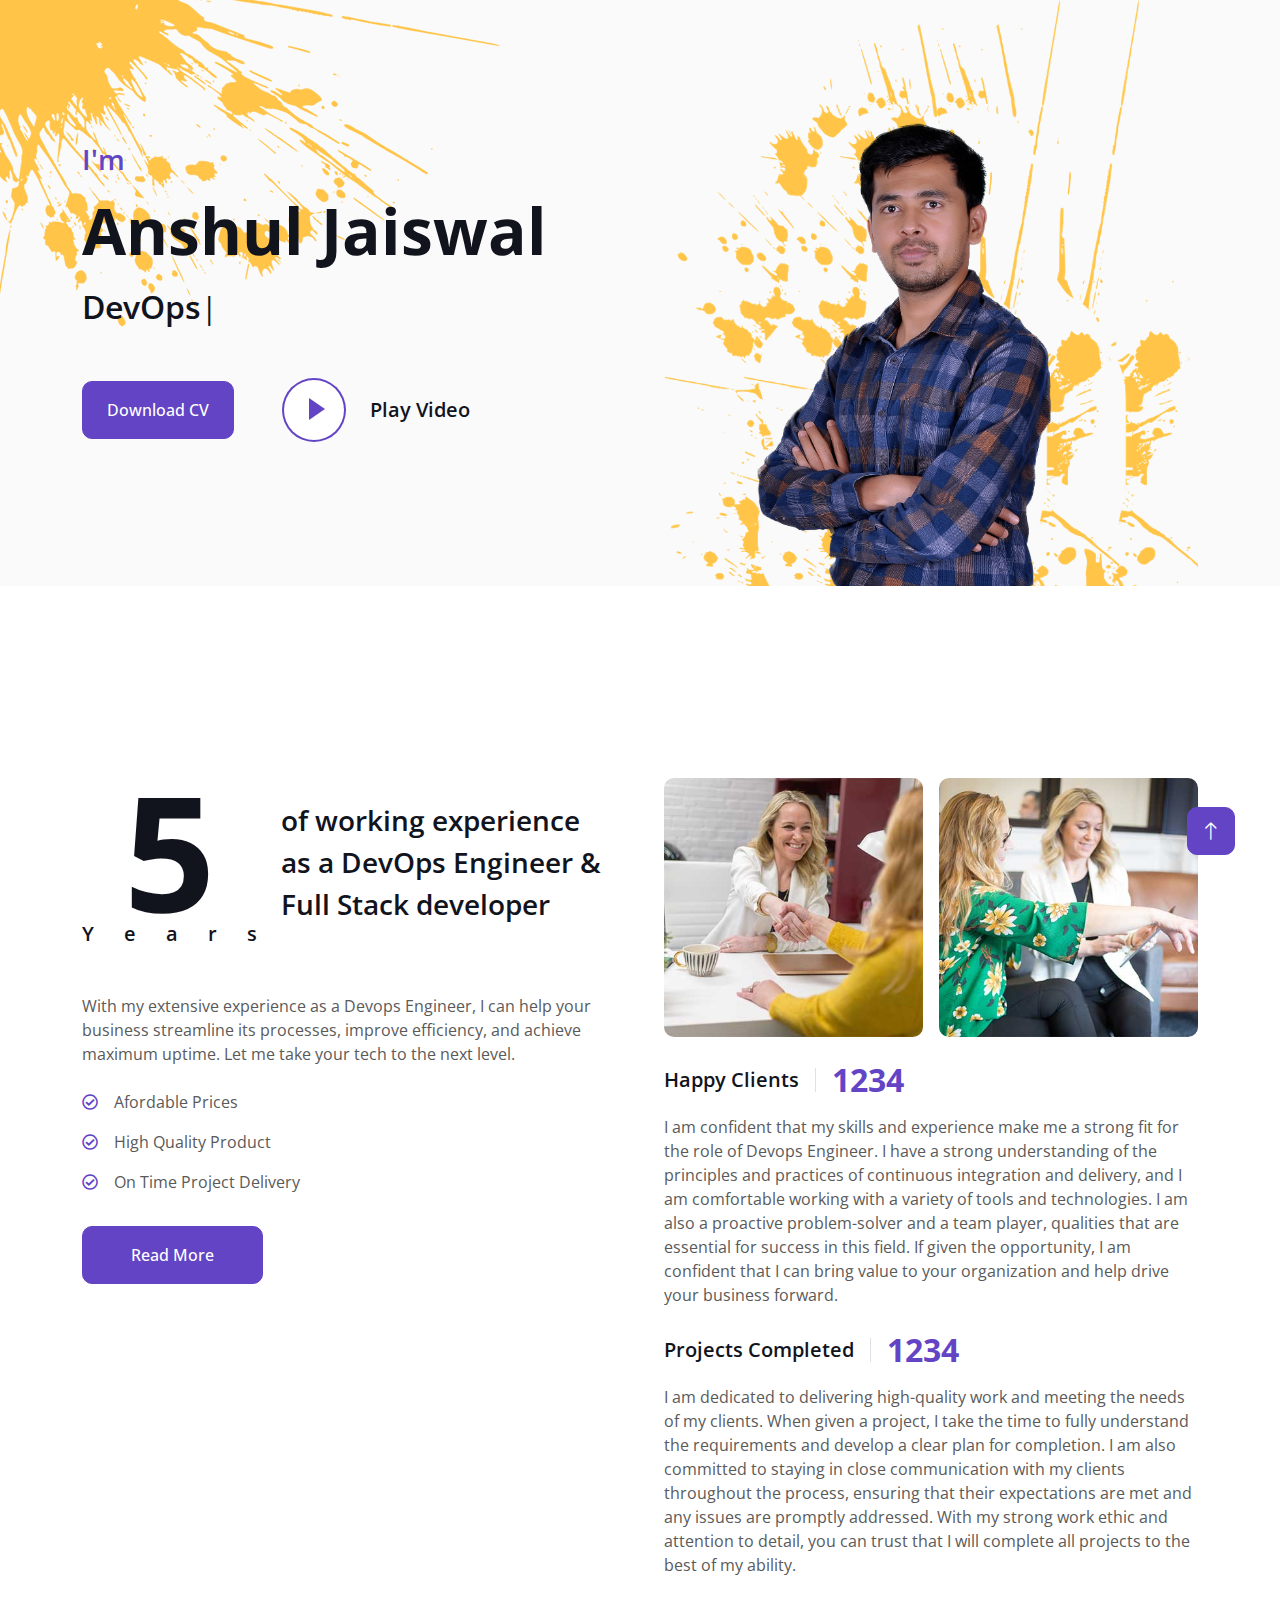
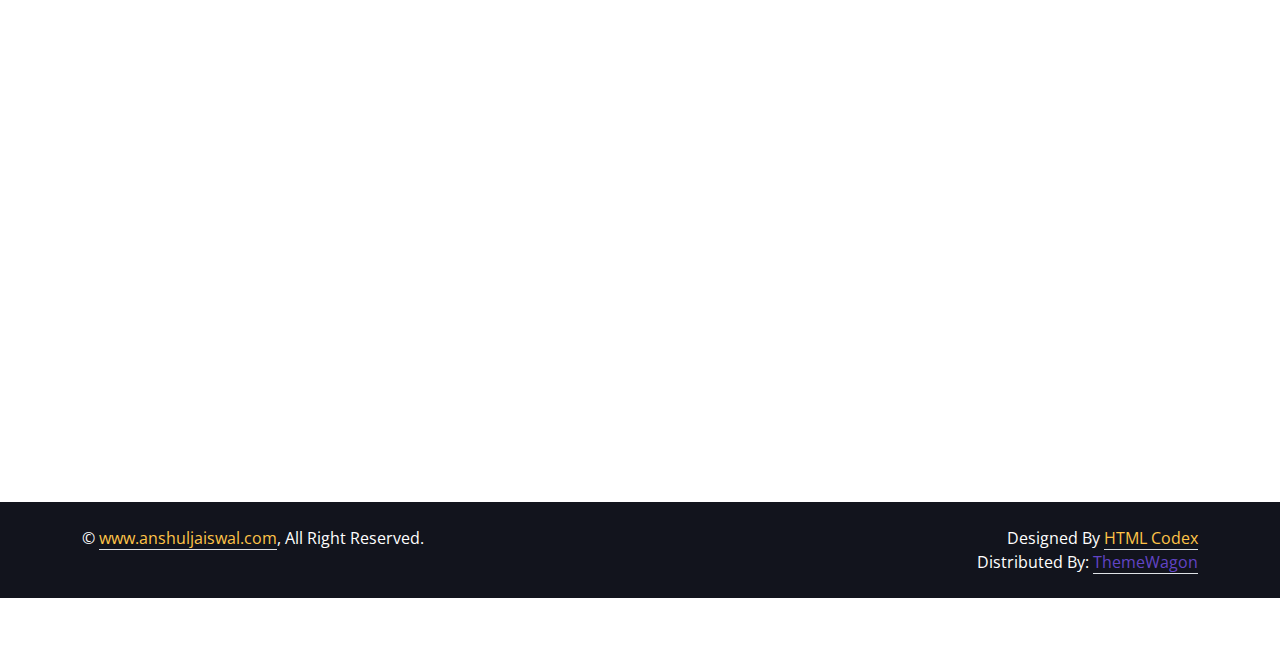
==== index.html @ 5d6c5a61 "Revert "comment projects testomonials and team"" ====
<!DOCTYPE html>
<html lang="en">

<head>
    <meta charset="utf-8">
    <title>Anshul Jaiswal - Personal Portfolio Website</title>
    <meta content="width=device-width, initial-scale=1.0" name="viewport">
    <meta content="DevOps Engineer" name="Anshul Jaiswal">
    <meta content="Anshul Jaiswal Portfolio" name="Anshul Jaiswal Portfolio">
    <meta content="Anshul Jaiswal Website" name="Anshul Jaiswal Website">

    <!-- Favicon -->
    <link href="img/favicon.ico" rel="icon">

    <!-- Google Web Fonts -->
    <link rel="preconnect" href="https://fonts.googleapis.com">
    <link rel="preconnect" href="https://fonts.gstatic.com" crossorigin>
    <link href="https://fonts.googleapis.com/css2?family=Open+Sans:wght@400;500;600;700;800&display=swap" rel="stylesheet">

    <!-- Icon Font Stylesheet -->
    <link href="https://cdnjs.cloudflare.com/ajax/libs/font-awesome/5.10.0/css/all.min.css" rel="stylesheet">
    <link href="https://cdn.jsdelivr.net/npm/bootstrap-icons@1.4.1/font/bootstrap-icons.css" rel="stylesheet">

    <!-- Libraries Stylesheet -->
    <link href="lib/animate/animate.min.css" rel="stylesheet">
    <link href="lib/lightbox/css/lightbox.min.css" rel="stylesheet">
    <link href="lib/owlcarousel/assets/owl.carousel.min.css" rel="stylesheet">

    <!-- Customized Bootstrap Stylesheet -->
    <link href="css/bootstrap.min.css" rel="stylesheet">

    <!-- Template Stylesheet -->
    <link href="css/style.css" rel="stylesheet">
</head>

<body data-bs-spy="scroll" data-bs-target=".navbar" data-bs-offset="51">
    <!-- Spinner Start -->
    <div id="spinner" class="show bg-white position-fixed translate-middle w-100 vh-100 top-50 start-50 d-flex align-items-center justify-content-center">
        <div class="spinner-border text-primary" style="width: 3rem; height: 3rem;" role="status">
            <span class="sr-only">Loading...</span>
        </div>
    </div>
    <!-- Spinner End -->


    <!-- Navbar Start -->
    <nav class="navbar navbar-expand-lg bg-white navbar-light fixed-top shadow py-lg-0 px-4 px-lg-5 wow fadeIn" data-wow-delay="0.1s">
        <a href="index.html" class="navbar-brand d-block d-lg-none">
            <h1 class="text-primary fw-bold m-0">Anshul Jaiswal</h1>
        </a>
        <button type="button" class="navbar-toggler" data-bs-toggle="collapse" data-bs-target="#navbarCollapse">
            <span class="navbar-toggler-icon"></span>
        </button>
        <div class="collapse navbar-collapse justify-content-between py-4 py-lg-0" id="navbarCollapse">
            <div class="navbar-nav ms-auto py-0">
                <a href="#home" class="nav-item nav-link active">Home</a>
                <a href="#about" class="nav-item nav-link">About</a>
                <a href="#skill" class="nav-item nav-link">Skills</a>
                <a href="#service" class="nav-item nav-link">Services</a>
            </div>
            <a href="index.html" class="navbar-brand bg-secondary py-3 px-4 mx-3 d-none d-lg-block">
                <h1 class="text-primary fw-bold m-0">Anshul Jaiswal</h1>
            </a>
            <div class="navbar-nav me-auto py-0">
                <a href="#project" class="nav-item nav-link">Projects</a>
                <a href="#team" class="nav-item nav-link">Team</a>
                <a href="#testimonial" class="nav-item nav-link">Testimonial</a>
                <a href="#contact" class="nav-item nav-link">Contact</a>
            </div>
        </div>
    </nav>
    <!-- Navbar End -->


    <!-- Header Start -->
    <div class="container-fluid bg-light my-6 mt-0" id="home">
        <div class="container">
            <div class="row g-5 align-items-center">
                <div class="col-lg-6 py-6 pb-0 pt-lg-0">
                    <h3 class="text-primary mb-3">I'm</h3>
                    <h1 class="display-3 mb-3">Anshul Jaiswal</h1>
                    <h2 class="typed-text-output d-inline"></h2>
                    <div class="typed-text d-none">DevOps Engineer, IaaC Developer, Full Stack Developer, Front End Developer</div>
                    <div class="d-flex align-items-center pt-5">
                        <a href="Anshul_Jaiswal_Resume.pdf" class="btn btn-primary py-3 px-4 me-5">Download CV</a>
                        <button type="button" class="btn-play" data-bs-toggle="modal"
                            data-src="https://www.youtube.com/embed/xP9pQeFdOAY" data-bs-target="#videoModal">
                            <span></span>
                        </button>
                        <h5 class="ms-4 mb-0 d-none d-sm-block">Play Video</h5>
                    </div>
                </div>
                <div class="col-lg-6">
                    <img class="img-fluid" src="img/profile.png" alt="">
                </div>
            </div>
        </div>
    </div>
    <!-- Header End -->


    <!-- Video Modal Start -->
    <div class="modal modal-video fade" id="videoModal" tabindex="-1" aria-labelledby="exampleModalLabel" aria-hidden="true">
        <div class="modal-dialog">
            <div class="modal-content rounded-0">
                <div class="modal-header">
                    <h3 class="modal-title" id="exampleModalLabel">Youtube Video</h3>
                    <button type="button" class="btn-close" data-bs-dismiss="modal" aria-label="Close"></button>
                </div>
                <div class="modal-body">
                    <!-- 16:9 aspect ratio -->
                    <div class="ratio ratio-16x9">
                        <iframe class="embed-responsive-item" src="" id="video" allowfullscreen allowscriptaccess="always"
                            allow="autoplay"></iframe>
                    </div>
                </div>
            </div>
        </div>
    </div>
    <!-- Video Modal End -->


    <!-- About Start -->
    <div class="container-xxl py-6" id="about">
        <div class="container">
            <div class="row g-5">
                <div class="col-lg-6 wow fadeInUp" data-wow-delay="0.1s">
                    <div class="d-flex align-items-center mb-5">
                        <div class="years flex-shrink-0 text-center me-4">
                            <h1 class="display-1 mb-0">5</h1>
                            <h5 class="mb-0">Years</h5>
                        </div>
                        <h3 class="lh-base mb-0">of working experience as a DevOps Engineer & Full Stack developer</h3>
                    </div>
                    <p class="mb-4">With my extensive experience as a Devops Engineer, I can help your business streamline its processes, improve efficiency, and achieve maximum uptime. Let me take your tech to the next level.</p>
                    <p class="mb-3"><i class="far fa-check-circle text-primary me-3"></i>Afordable Prices</p>
                    <p class="mb-3"><i class="far fa-check-circle text-primary me-3"></i>High Quality Product</p>
                    <p class="mb-3"><i class="far fa-check-circle text-primary me-3"></i>On Time Project Delivery</p>
                    <a class="btn btn-primary py-3 px-5 mt-3" href="">Read More</a>
                </div>
                <div class="col-lg-6 wow fadeInUp" data-wow-delay="0.5s">
                    <div class="row g-3 mb-4">
                        <div class="col-sm-6">
                            <img class="img-fluid rounded" src="img/about-1.jpg" alt="">
                        </div>
                        <div class="col-sm-6">
                            <img class="img-fluid rounded" src="img/about-2.jpg" alt="">
                        </div>
                    </div>
                    <div class="d-flex align-items-center mb-3">
                        <h5 class="border-end pe-3 me-3 mb-0">Happy Clients</h5>
                        <h2 class="text-primary fw-bold mb-0" data-toggle="counter-up">1234</h2>
                    </div>
                    <p class="mb-4">I am confident that my skills and experience make me a strong fit for the role of Devops Engineer. I have a strong understanding of the principles and practices of continuous integration and delivery, and I am comfortable working with a variety of tools and technologies. I am also a proactive problem-solver and a team player, qualities that are essential for success in this field. If given the opportunity, I am confident that I can bring value to your organization and help drive your business forward.</p>
                    <div class="d-flex align-items-center mb-3">
                        <h5 class="border-end pe-3 me-3 mb-0">Projects Completed</h5>
                        <h2 class="text-primary fw-bold mb-0" data-toggle="counter-up">1234</h2>
                    </div>
                    <p class="mb-0">I am dedicated to delivering high-quality work and meeting the needs of my clients. When given a project, I take the time to fully understand the requirements and develop a clear plan for completion. I am also committed to staying in close communication with my clients throughout the process, ensuring that their expectations are met and any issues are promptly addressed. With my strong work ethic and attention to detail, you can trust that I will complete all projects to the best of my ability.</p>
                </div>
            </div>
        </div>
    </div>
    <!-- About End -->


    <!-- Expertise Start -->
    <div class="container-xxl py-6 pb-5" id="skill">
        <div class="container">
            <div class="row g-5">
                <div class="col-lg-6 wow fadeInUp" data-wow-delay="0.1s">
                    <h1 class="display-5 mb-5">Skills & Experience</h1>
                    <p class="mb-4">I am a Devops Engineer with a strong background in continuous integration and delivery, infrastructure automation, and cloud deployment. I have a proven track record of implementing successful automation solutions and improving development processes. My skills and experience make me an asset to any team looking to improve efficiency and achieve maximum uptime.</p>
                    <h3 class="mb-4">My Skills</h3>
                    <div class="row align-items-center">
                        <div class="col-md-6">
                            <div class="skill mb-4">
                                <div class="d-flex justify-content-between">
                                    <h6 class="font-weight-bold">HTML</h6>
                                    <h6 class="font-weight-bold">95%</h6>
                                </div>
                                <div class="progress">
                                    <div class="progress-bar bg-primary" role="progressbar" aria-valuenow="95" aria-valuemin="0" aria-valuemax="100"></div>
                                </div>
                            </div>
                            <div class="skill mb-4">
                                <div class="d-flex justify-content-between">
                                    <h6 class="font-weight-bold">CSS</h6>
                                    <h6 class="font-weight-bold">85%</h6>
                                </div>
                                <div class="progress">
                                    <div class="progress-bar bg-warning" role="progressbar" aria-valuenow="85" aria-valuemin="0" aria-valuemax="100"></div>
                                </div>
                            </div>
                            <div class="skill mb-4">
                                <div class="d-flex justify-content-between">
                                    <h6 class="font-weight-bold">PHP</h6>
                                    <h6 class="font-weight-bold">90%</h6>
                                </div>
                                <div class="progress">
                                    <div class="progress-bar bg-danger" role="progressbar" aria-valuenow="90" aria-valuemin="0" aria-valuemax="100"></div>
                                </div>
                            </div>
                        </div>
                        <div class="col-md-6">
                            <div class="skill mb-4">
                                <div class="d-flex justify-content-between">
                                    <h6 class="font-weight-bold">Javascript</h6>
                                    <h6 class="font-weight-bold">90%</h6>
                                </div>
                                <div class="progress">
                                    <div class="progress-bar bg-danger" role="progressbar" aria-valuenow="90" aria-valuemin="0" aria-valuemax="100"></div>
                                </div>
                            </div>
                            <div class="skill mb-4">
                                <div class="d-flex justify-content-between">
                                    <h6 class="font-weight-bold">Angular JS</h6>
                                    <h6 class="font-weight-bold">95%</h6>
                                </div>
                                <div class="progress">
                                    <div class="progress-bar bg-dark" role="progressbar" aria-valuenow="95" aria-valuemin="0" aria-valuemax="100"></div>
                                </div>
                            </div>
                            <div class="skill mb-4">
                                <div class="d-flex justify-content-between">
                                    <h6 class="font-weight-bold">Wordpress</h6>
                                    <h6 class="font-weight-bold">85%</h6>
                                </div>
                                <div class="progress">
                                    <div class="progress-bar bg-info" role="progressbar" aria-valuenow="85" aria-valuemin="0" aria-valuemax="100"></div>
                                </div>
                            </div>
                        </div>
                    </div>
                </div>
                <div class="col-lg-6 wow fadeInUp" data-wow-delay="0.5s">
                    <ul class="nav nav-pills rounded border border-2 border-primary mb-5">
                        <li class="nav-item w-50">
                            <button class="nav-link w-100 py-3 fs-5 active" data-bs-toggle="pill" href="#tab-1">Experience</button>
                        </li>
                        <li class="nav-item w-50">
                            <button class="nav-link w-100 py-3 fs-5" data-bs-toggle="pill" href="#tab-2">Education</button>
                        </li>
                    </ul>
                    <div class="tab-content">
                        <div id="tab-1" class="tab-pane fade show p-0 active">
                            <div class="row gy-5 gx-4">
                                <div class="col-sm-6">
                                    <h5>UI Designer</h5>
                                    <hr class="text-primary my-2">
                                    <p class="text-primary mb-1">2000 - 2045</p>
                                    <h6 class="mb-0">Apex Software Inc</h6>
                                </div>
                                <div class="col-sm-6">
                                    <h5>Product Designer</h5>
                                    <hr class="text-primary my-2">
                                    <p class="text-primary mb-1">2000 - 2045</p>
                                    <h6 class="mb-0">Apex Software Inc</h6>
                                </div>
                                <div class="col-sm-6">
                                    <h5>Web Designer</h5>
                                    <hr class="text-primary my-2">
                                    <p class="text-primary mb-1">2000 - 2045</p>
                                    <h6 class="mb-0">Apex Software Inc</h6>
                                </div>
                                <div class="col-sm-6">
                                    <h5>Apps Designer</h5>
                                    <hr class="text-primary my-2">
                                    <p class="text-primary mb-1">2000 - 2045</p>
                                    <h6 class="mb-0">Apex Software Inc</h6>
                                </div>
                            </div>
                        </div>
                        <div id="tab-2" class="tab-pane fade show p-0">
                            <div class="row gy-5 gx-4">
                                <div class="col-sm-6">
                                    <h5>UI Design Course</h5>
                                    <hr class="text-primary my-2">
                                    <p class="text-primary mb-1">2000 - 2045</p>
                                    <h6 class="mb-0">Cambridge University</h6>
                                </div>
                                <div class="col-sm-6">
                                    <h5>IOS Development</h5>
                                    <hr class="text-primary my-2">
                                    <p class="text-primary mb-1">2000 - 2045</p>
                                    <h6 class="mb-0">Cambridge University</h6>
                                </div>
                                <div class="col-sm-6">
                                    <h5>Web Design</h5>
                                    <hr class="text-primary my-2">
                                    <p class="text-primary mb-1">2000 - 2045</p>
                                    <h6 class="mb-0">Cambridge University</h6>
                                </div>
                                <div class="col-sm-6">
                                    <h5>Apps Design</h5>
                                    <hr class="text-primary my-2">
                                    <p class="text-primary mb-1">2000 - 2045</p>
                                    <h6 class="mb-0">Cambridge University</h6>
                                </div>
                            </div>
                        </div>
                    </div>
                </div>
            </div>
        </div>
    </div>
    <!-- Expertise End -->


    <!-- Service Start -->
    <div class="container-fluid bg-light my-5 py-6" id="service">
        <div class="container">
            <div class="row g-5 mb-5 wow fadeInUp" data-wow-delay="0.1s">
                <div class="col-lg-6">
                    <h1 class="display-5 mb-0">My Services</h1>
                </div>
                <div class="col-lg-6 text-lg-end">
                    <a class="btn btn-primary py-3 px-5" href="">Hire Me</a>
                </div>
            </div>
            <div class="row g-4">
                <div class="col-lg-6 wow fadeInUp" data-wow-delay="0.1s">
                    <div class="service-item d-flex flex-column flex-sm-row bg-white rounded h-100 p-4 p-lg-5">
                        <div class="bg-icon flex-shrink-0 mb-3">
                            <i class="fa fa-crop-alt fa-2x text-dark"></i>
                        </div>
                        <div class="ms-sm-4">
                            <h4 class="mb-3">Creative Design</h4>
                            <h6 class="mb-3">Start from <span class="text-primary">$199</span></h6>
                            <span>Stet lorem dolor diam amet vero eos. No stet est diam amet diam ipsum. Clita dolor duo clita sit sed sit dolor eos.</span>
                        </div>
                    </div>
                </div>
                <div class="col-lg-6 wow fadeInUp" data-wow-delay="0.3s">
                    <div class="service-item d-flex flex-column flex-sm-row bg-white rounded h-100 p-4 p-lg-5">
                        <div class="bg-icon flex-shrink-0 mb-3">
                            <i class="fa fa-code-branch fa-2x text-dark"></i>
                        </div>
                        <div class="ms-sm-4">
                            <h4 class="mb-3">Graphic Design</h4>
                            <h6 class="mb-3">Start from <span class="text-primary">$199</span></h6>
                            <span>Stet lorem dolor diam amet vero eos. No stet est diam amet diam ipsum. Clita dolor duo clita sit sed sit dolor eos.</span>
                        </div>
                    </div>
                </div>
                <div class="col-lg-6 wow fadeInUp" data-wow-delay="0.1s">
                    <div class="service-item d-flex flex-column flex-sm-row bg-white rounded h-100 p-4 p-lg-5">
                        <div class="bg-icon flex-shrink-0 mb-3">
                            <i class="fa fa-code fa-2x text-dark"></i>
                        </div>
                        <div class="ms-sm-4">
                            <h4 class="mb-3">Web Design</h4>
                            <h6 class="mb-3">Start from <span class="text-primary">$199</span></h6>
                            <span>Stet lorem dolor diam amet vero eos. No stet est diam amet diam ipsum. Clita dolor duo clita sit sed sit dolor eos.</span>
                        </div>
                    </div>
                </div>
                <div class="col-lg-6 wow fadeInUp" data-wow-delay="0.3s">
                    <div class="service-item d-flex flex-column flex-sm-row bg-white rounded h-100 p-4 p-lg-5">
                        <div class="bg-icon flex-shrink-0 mb-3">
                            <i class="fa fa-laptop-code fa-2x text-dark"></i>
                        </div>
                        <div class="ms-sm-4">
                            <h4 class="mb-3">UI/UX Design</h4>
                            <h6 class="mb-3">Start from <span class="text-primary">$199</span></h6>
                            <span>Stet lorem dolor diam amet vero eos. No stet est diam amet diam ipsum. Clita dolor duo clita sit sed sit dolor eos.</span>
                        </div>
                    </div>
                </div>
            </div>
        </div>
    </div>
    <!-- Service End -->


    <!-- Projects Start -->
    <div class="container-xxl py-6 pt-5" id="project">
        <div class="container">
            <div class="row g-5 mb-5 align-items-center wow fadeInUp" data-wow-delay="0.1s">
                <div class="col-lg-6">
                    <h1 class="display-5 mb-0">My Projects</h1>
                </div>
                <div class="col-lg-6 text-lg-end">
                    <ul class="list-inline mx-n3 mb-0" id="portfolio-flters">
                        <li class="mx-3 active" data-filter="*">All Projects</li>
                        <li class="mx-3" data-filter=".first">UI/UX Design</li>
                        <li class="mx-3" data-filter=".second">Graphic Design</li>
                    </ul>
                </div>
            </div>
            <div class="row g-4 portfolio-container wow fadeInUp" data-wow-delay="0.1s">
                <div class="col-lg-4 col-md-6 portfolio-item first">
                    <div class="portfolio-img rounded overflow-hidden">
                        <img class="img-fluid" src="img/project-1.jpg" alt="">
                        <div class="portfolio-btn">
                            <a class="btn btn-lg-square btn-outline-secondary border-2 mx-1" href="img/project-1.jpg" data-lightbox="portfolio"><i class="fa fa-eye"></i></a>
                            <a class="btn btn-lg-square btn-outline-secondary border-2 mx-1" href=""><i class="fa fa-link"></i></a>
                        </div>
                    </div>
                </div>
                <div class="col-lg-4 col-md-6 portfolio-item second">
                    <div class="portfolio-img rounded overflow-hidden">
                        <img class="img-fluid" src="img/project-2.jpg" alt="">
                        <div class="portfolio-btn">
                            <a class="btn btn-lg-square btn-outline-secondary border-2 mx-1" href="img/project-2.jpg" data-lightbox="portfolio"><i class="fa fa-eye"></i></a>
                            <a class="btn btn-lg-square btn-outline-secondary border-2 mx-1" href=""><i class="fa fa-link"></i></a>
                        </div>
                    </div>
                </div>
                <div class="col-lg-4 col-md-6 portfolio-item first">
                    <div class="portfolio-img rounded overflow-hidden">
                        <img class="img-fluid" src="img/project-3.jpg" alt="">
                        <div class="portfolio-btn">
                            <a class="btn btn-lg-square btn-outline-secondary border-2 mx-1" href="img/project-3.jpg" data-lightbox="portfolio"><i class="fa fa-eye"></i></a>
                            <a class="btn btn-lg-square btn-outline-secondary border-2 mx-1" href=""><i class="fa fa-link"></i></a>
                        </div>
                    </div>
                </div>
                <div class="col-lg-4 col-md-6 portfolio-item second">
                    <div class="portfolio-img rounded overflow-hidden">
                        <img class="img-fluid" src="img/project-4.jpg" alt="">
                        <div class="portfolio-btn">
                            <a class="btn btn-lg-square btn-outline-secondary border-2 mx-1" href="img/project-4.jpg" data-lightbox="portfolio"><i class="fa fa-eye"></i></a>
                            <a class="btn btn-lg-square btn-outline-secondary border-2 mx-1" href=""><i class="fa fa-link"></i></a>
                        </div>
                    </div>
                </div>
                <div class="col-lg-4 col-md-6 portfolio-item first">
                    <div class="portfolio-img rounded overflow-hidden">
                        <img class="img-fluid" src="img/project-5.jpg" alt="">
                        <div class="portfolio-btn">
                            <a class="btn btn-lg-square btn-outline-secondary border-2 mx-1" href="img/project-5.jpg" data-lightbox="portfolio"><i class="fa fa-eye"></i></a>
                            <a class="btn btn-lg-square btn-outline-secondary border-2 mx-1" href=""><i class="fa fa-link"></i></a>
                        </div>
                    </div>
                </div>
                <div class="col-lg-4 col-md-6 portfolio-item second">
                    <div class="portfolio-img rounded overflow-hidden">
                        <img class="img-fluid" src="img/project-6.jpg" alt="">
                        <div class="portfolio-btn">
                            <a class="btn btn-lg-square btn-outline-secondary border-2 mx-1" href="img/project-6.jpg" data-lightbox="portfolio"><i class="fa fa-eye"></i></a>
                            <a class="btn btn-lg-square btn-outline-secondary border-2 mx-1" href=""><i class="fa fa-link"></i></a>
                        </div>
                    </div>
                </div>
            </div>
        </div>
    </div>
    <!-- Projects End -->


    <!-- Team Start -->
    <div class="container-xxl py-6 pb-5" id="team">
        <div class="container">
            <div class="row g-5 mb-5 wow fadeInUp" data-wow-delay="0.1s">
                <div class="col-lg-6">
                    <h1 class="display-5 mb-0">Team Members</h1>
                </div>
                <div class="col-lg-6 text-lg-end">
                    <a class="btn btn-primary py-3 px-5" href="">Contact Us</a>
                </div>
            </div>
            <div class="row g-4">
                <div class="col-lg-4 col-md-6 wow fadeInUp" data-wow-delay="0.1s">
                    <div class="team-item position-relative">
                        <img class="img-fluid rounded" src="img/team-1.jpg" alt="">
                        <div class="team-text bg-white rounded-end p-4">
                            <div>
                                <h5>Full Name</h5>
                                <span>Designer</span>
                            </div>
                            <i class="fa fa-arrow-right fa-2x text-primary"></i>
                        </div>
                    </div>
                </div>
                <div class="col-lg-4 col-md-6 wow fadeInUp" data-wow-delay="0.3s">
                    <div class="team-item position-relative">
                        <img class="img-fluid rounded" src="img/team-2.jpg" alt="">
                        <div class="team-text bg-white rounded-end p-4">
                            <div>
                                <h5>Full Name</h5>
                                <span>Designer</span>
                            </div>
                            <i class="fa fa-arrow-right fa-2x text-primary"></i>
                        </div>
                    </div>
                </div>
                <div class="col-lg-4 col-md-6 wow fadeInUp" data-wow-delay="0.5s">
                    <div class="team-item position-relative">
                        <img class="img-fluid rounded" src="img/team-3.jpg" alt="">
                        <div class="team-text bg-white rounded-end p-4">
                            <div>
                                <h5>Full Name</h5>
                                <span>Designer</span>
                            </div>
                            <i class="fa fa-arrow-right fa-2x text-primary"></i>
                        </div>
                    </div>
                </div>
            </div>
        </div>
    </div>
    <!-- Team End -->


    <!-- Testimonial Start -->
    <div class="container-fluid bg-light py-5 my-5" id="testimonial">
        <div class="container-fluid py-5">
            <h1 class="display-5 text-center mb-5 wow fadeInUp" data-wow-delay="0.1s">Testimonial</h1>
            <div class="row justify-content-center">
                <div class="col-lg-3 d-none d-lg-block">
                    <div class="testimonial-left h-100">
                        <img class="img-fluid wow fadeIn" data-wow-delay="0.1s" src="img/testimonial-1.jpg" alt="">
                        <img class="img-fluid wow fadeIn" data-wow-delay="0.3s" src="img/testimonial-2.jpg" alt="">
                        <img class="img-fluid wow fadeIn" data-wow-delay="0.5s" src="img/testimonial-3.jpg" alt="">
                    </div>
                </div>
                <div class="col-lg-6 wow fadeInUp" data-wow-delay="0.5s">
                    <div class="owl-carousel testimonial-carousel">
                        <div class="testimonial-item text-center">
                            <div class="position-relative mb-5">
                                <img class="img-fluid rounded-circle border border-secondary p-2 mx-auto" src="img/testimonial-1.jpg" alt="">
                                <div class="testimonial-icon">
                                    <i class="fa fa-quote-left text-primary"></i>
                                </div>
                            </div>
                            <p class="fs-5 fst-italic">Dolores sed duo clita tempor justo dolor et stet lorem kasd labore dolore lorem ipsum. At lorem lorem magna ut et, nonumy et labore et tempor diam tempor erat.</p>
                            <hr class="w-25 mx-auto">
                            <h5>Client Name</h5>
                            <span>Profession</span>
                        </div>
                        <div class="testimonial-item text-center">
                            <div class="position-relative mb-5">
                                <img class="img-fluid rounded-circle border border-secondary p-2 mx-auto" src="img/testimonial-2.jpg" alt="">
                                <div class="testimonial-icon">
                                    <i class="fa fa-quote-left text-primary"></i>
                                </div>
                            </div>
                            <p class="fs-5 fst-italic">Dolores sed duo clita tempor justo dolor et stet lorem kasd labore dolore lorem ipsum. At lorem lorem magna ut et, nonumy et labore et tempor diam tempor erat.</p>
                            <hr class="w-25 mx-auto">
                            <h5>Client Name</h5>
                            <span>Profession</span>
                        </div>
                        <div class="testimonial-item text-center">
                            <div class="position-relative mb-5">
                                <img class="img-fluid rounded-circle border border-secondary p-2 mx-auto" src="img/testimonial-3.jpg" alt="">
                                <div class="testimonial-icon">
                                    <i class="fa fa-quote-left text-primary"></i>
                                </div>
                            </div>
                            <p class="fs-5 fst-italic">Dolores sed duo clita tempor justo dolor et stet lorem kasd labore dolore lorem ipsum. At lorem lorem magna ut et, nonumy et labore et tempor diam tempor erat.</p>
                            <hr class="w-25 mx-auto">
                            <h5>Client Name</h5>
                            <span>Profession</span>
                        </div>
                    </div>
                </div>
                <div class="col-lg-3 d-none d-lg-block">
                    <div class="testimonial-right h-100">
                        <img class="img-fluid wow fadeIn" data-wow-delay="0.1s" src="img/testimonial-1.jpg" alt="">
                        <img class="img-fluid wow fadeIn" data-wow-delay="0.3s" src="img/testimonial-2.jpg" alt="">
                        <img class="img-fluid wow fadeIn" data-wow-delay="0.5s" src="img/testimonial-3.jpg" alt="">
                    </div>
                </div>
            </div>
        </div>
    </div>
    <!-- Testimonial End -->


    <!-- Contact Start -->
    <div class="container-xxl pb-5" id="contact">
        <div class="container py-5">
            <div class="row g-5 mb-5 wow fadeInUp" data-wow-delay="0.1s">
                <div class="col-lg-6">
                    <h1 class="display-5 mb-0">Let's Work Together</h1>
                </div>
                <div class="col-lg-6 text-lg-end">
                    <a class="btn btn-primary py-3 px-5" href="">Say Hello</a>
                </div>
            </div>
            <div class="row g-5">
                <div class="col-lg-5 col-md-6 wow fadeInUp" data-wow-delay="0.1s">
                    <p class="mb-2">My office:</p>
                    <h3 class="fw-bold">14 D Street, JayarajNagar Banglore, India</h3>
                    <hr class="w-100">
                    <p class="mb-2">Call me:</p>
                    <h3 class="fw-bold">+91 94047 83424</h3>
                    <hr class="w-100">
                    <p class="mb-2">Mail me:</p>
                    <h3 class="fw-bold">contact@anshuljaiswal.com</h3>
                    <hr class="w-100">
                    <p class="mb-2">Follow me:</p>
                    <div class="d-flex pt-2">
                        <a class="btn btn-square btn-primary me-2" target="_blank" href="https://www.twitter.com/anshul_official/"><i class="fab fa-twitter"></i></a>
                        <a class="btn btn-square btn-primary me-2" target="_blank" href="https://www.github.com/anshuljaiswal/"><i class="fab fa-github"></i></a>
                        <a class="btn btn-square btn-primary me-2" target="_blank" href="https://www.youtube.com/channel/UCbLpq5k3SdMA8Mm00GRLFdg/"><i class="fab fa-youtube"></i></a>
                        <a class="btn btn-square btn-primary me-2" target="_blank" href="https://www.instagram.com/anshul_official/"><i class="fab fa-instagram"></i></a>
                        <a class="btn btn-square btn-primary me-2" target="_blank" href="https://www.linkedin.com/in/anshulajofficial/"><i class="fab fa-linkedin-in"></i></a>
                    </div>
                </div>
                <div class="col-lg-7 col-md-6 wow fadeInUp" data-wow-delay="0.5s">
                    <p class="mb-4">The contact form is currently inactive.</a>.</p>
                    <form>
                        <div class="row g-3">
                            <div class="col-md-6">
                                <div class="form-floating">
                                    <input type="text" class="form-control" id="name" placeholder="Your Name">
                                    <label for="name">Your Name</label>
                                </div>
                            </div>
                            <div class="col-md-6">
                                <div class="form-floating">
                                    <input type="email" class="form-control" id="email" placeholder="Your Email">
                                    <label for="email">Your Email</label>
                                </div>
                            </div>
                            <div class="col-12">
                                <div class="form-floating">
                                    <input type="text" class="form-control" id="subject" placeholder="Subject">
                                    <label for="subject">Subject</label>
                                </div>
                            </div>
                            <div class="col-12">
                                <div class="form-floating">
                                    <textarea class="form-control" placeholder="Leave a message here" id="message" style="height: 100px"></textarea>
                                    <label for="message">Message</label>
                                </div>
                            </div>
                            <div class="col-12">
                                <button class="btn btn-primary py-3 px-5" type="submit">Send Message</button>
                            </div>
                        </div>
                    </form>
                </div>
            </div>
        </div>
    </div>
    <!-- Contact End -->


    <!-- Map Start -->
    <div class="container-xxl pt-5 px-0 wow fadeInUp" data-wow-delay="0.1s">
        <div class="container-xxl pt-5 px-0">
            <div class="bg-dark">
                <iframe
                src="https://www.google.com/maps/embed?pb=!1m18!1m12!1m3!1d3888.185076716327!2d77.61450261563193!3d12.960006018637179!2m3!1f0!2f0!3f0!3m2!1i1024!2i768!4f13.1!3m3!1m2!1s0x3bae142f00db8705%3A0x17896649d019a81!2sJayaraj%20Nagar%2C%20Neelasandra%2C%20Bengaluru%2C%20Karnataka%20560047!5e0!3m2!1sen!2sin!4v1671375038083!5m2!1sen!2sin"
                frameborder="0" style="width: 100%; height: 450px; border:0;" allowfullscreen="" aria-hidden="false"
                tabindex="0"></iframe>
            </div>
        </div>
    </div>
    <!-- Map End -->


    <!-- Copyright Start -->
    <div class="container-fluid bg-dark text-white py-4">
            <div class="container">
                <div class="row">
                    <div class="col-md-6 text-center text-md-start mb-3 mb-md-0">
                        &copy; <a class="border-bottom text-secondary" href="#">www.anshuljaiswal.com</a>, All Right Reserved.
                    </div>
                    <div class="col-md-6 text-center text-md-end">
                        <!--/*** This template is free as long as you keep the footer author’s credit link/attribution link/backlink. If you'd like to use the template without the footer author’s credit link/attribution link/backlink, you can purchase the Credit Removal License from "https://htmlcodex.com/credit-removal". Thank you for your support. ***/-->
                        Designed By <a class="border-bottom text-secondary" href="https://htmlcodex.com">HTML Codex</a>
                        <br>Distributed By: <a class="border-bottom" href="https://themewagon.com" target="_blank">ThemeWagon</a>
                    </div>
                </div>
            </div>
        </div>
    </div>
    <!-- Copyright End -->


    <!-- Back to Top -->
    <a href="#" class="btn btn-lg btn-primary btn-lg-square back-to-top"><i class="bi bi-arrow-up"></i></a>


    <!-- JavaScript Libraries -->
    <script src="https://code.jquery.com/jquery-3.4.1.min.js"></script>
    <script src="https://cdn.jsdelivr.net/npm/bootstrap@5.0.0/dist/js/bootstrap.bundle.min.js"></script>
    <script src="lib/wow/wow.min.js"></script>
    <script src="lib/easing/easing.min.js"></script>
    <script src="lib/waypoints/waypoints.min.js"></script>
    <script src="lib/typed/typed.min.js"></script>
    <script src="lib/counterup/counterup.min.js"></script>
    <script src="lib/owlcarousel/owl.carousel.min.js"></script>
    <script src="lib/isotope/isotope.pkgd.min.js"></script>
    <script src="lib/lightbox/js/lightbox.min.js"></script>

    <!-- Template Javascript -->
    <script src="js/main.js"></script>
</body>

</html>
---- css/style.css ----
/********** Template CSS **********/
:root {
    --primary: #6244C5;
    --secondary: #FFC448;
    --light: #FAFAFB;
    --dark: #12141D;
}

.back-to-top {
    position: fixed;
    display: none;
    right: 45px;
    bottom: 45px;
    z-index: 99;
}

.my-6 {
    margin-top: 6rem;
    margin-bottom: 6rem;
}

.py-6 {
    padding-top: 6rem;
    padding-bottom: 6rem;
}


/*** Spinner ***/
#spinner {
    opacity: 0;
    visibility: hidden;
    transition: opacity .5s ease-out, visibility 0s linear .5s;
    z-index: 99999;
}

#spinner.show {
    transition: opacity .5s ease-out, visibility 0s linear 0s;
    visibility: visible;
    opacity: 1;
}


/*** Button ***/
.btn {
    font-weight: 500;
    transition: .5s;
}

.btn.btn-primary,
.btn.btn-secondary {
    color: #FFFFFF;
}

.btn-square {
    width: 38px;
    height: 38px;
}

.btn-sm-square {
    width: 32px;
    height: 32px;
}

.btn-lg-square {
    width: 48px;
    height: 48px;
}

.btn-square,
.btn-sm-square,
.btn-lg-square {
    padding: 0;
    display: flex;
    align-items: center;
    justify-content: center;
    font-weight: normal;
}


/*** Navbar ***/
.navbar.fixed-top {
    display: none;
    transition: .5s;
}

.navbar .navbar-nav .nav-link {
    padding: 20px 15px;
    color: var(--dark);
    font-size: 18px;
    font-weight: 600;
    outline: none;
}

.navbar .navbar-nav .nav-link:hover,
.navbar .navbar-nav .nav-link.active {
    color: var(--primary);
}

@media (max-width: 991.98px) {
    .navbar .navbar-nav .nav-link  {
        padding: 10px 0;
    }
}


/*** Header ***/
#home {
    margin-bottom: 6rem;
    background: url(../img/bg-header.png) left top no-repeat;
}

.typed-cursor {
    font-size: 30px;
    color: var(--dark);
}

.btn-play {
    position: relative;
    display: block;
    box-sizing: content-box;
    width: 16px;
    height: 26px;
    border-radius: 100%;
    border: none;
    outline: none !important;
    padding: 18px 20px 20px 28px;
    background: var(--primary);
}

.btn-play:before {
    content: "";
    position: absolute;
    z-index: 0;
    left: 50%;
    top: 50%;
    transform: translateX(-50%) translateY(-50%);
    display: block;
    width: 60px;
    height: 60px;
    background: var(--primary);
    border-radius: 100%;
    animation: pulse-border 1500ms ease-out infinite;
}

.btn-play:after {
    content: "";
    position: absolute;
    z-index: 1;
    left: 50%;
    top: 50%;
    transform: translateX(-50%) translateY(-50%);
    display: block;
    width: 60px;
    height: 60px;
    background: #FFFFFF;
    border-radius: 100%;
    transition: all 200ms;
}

.btn-play span {
    display: block;
    position: relative;
    z-index: 3;
    width: 0;
    height: 0;
    left: -1px;
    border-left: 16px solid var(--primary);
    border-top: 11px solid transparent;
    border-bottom: 11px solid transparent;
}

@keyframes pulse-border {
    0% {
        transform: translateX(-50%) translateY(-50%) translateZ(0) scale(1);
        opacity: 1;
    }

    100% {
        transform: translateX(-50%) translateY(-50%) translateZ(0) scale(2);
        opacity: 0;
    }
}

.modal-video .modal-dialog {
    position: relative;
    max-width: 800px;
    margin: 60px auto 0 auto;
}

.modal-video .modal-body {
    position: relative;
    padding: 0px;
}

.modal-video .close {
    position: absolute;
    width: 30px;
    height: 30px;
    right: 0px;
    top: -30px;
    z-index: 999;
    font-size: 30px;
    font-weight: normal;
    color: #FFFFFF;
    background: #000000;
    opacity: 1;
}


/*** About ***/
#about .years .display-1 {
    font-size: 10rem;
    line-height: 9rem;
}

#about .years h5 {
    letter-spacing: 30px;
    margin-right: -30px;
}


/*** Skills ***/
#skill .progress {
    height: 5px;
    border-radius: 5px;
}

#skill .progress .progress-bar {
    width: 0px;
    border-radius: 5px;
    transition: 3s;
}

#skill .nav-pills .nav-link {
    color: var(--dark);
}

#skill .nav-pills .nav-link.active {
    color: #FFFFFF;
}

#skill .tab-content hr {
    width: 30px;
}


/*** Service ***/
.service-item .bg-icon {
    width: 100px;
    height: 100px;
    display: flex;
    align-items: center;
    justify-content: center;
    background: url(../img/bg-icon.png) center center no-repeat;
    background-size: cover;
}


/*** Project Portfolio ***/
#portfolio-flters li {
    display: inline-block;
    font-weight: 500;
    color: var(--dark);
    cursor: pointer;
    transition: .5s;
    border-bottom: 2px solid transparent;
}

#portfolio-flters li:hover,
#portfolio-flters li.active {
    color: var(--primary);
    border-color: var(--primary);
}

.portfolio-img {
    position: relative;
}

.portfolio-btn {
    position: absolute;
    width: 100%;
    height: 100%;
    top: 0;
    left: 0;
    background: rgba(98, 68, 197, .9);
    display: flex;
    align-items: flex-end;
    justify-content: flex-start;
    padding: 30px;
    padding-bottom: 100px !important;
    opacity: 0;
    transition: .5s;
}

.portfolio-item:hover .portfolio-btn {
    opacity: 1;
    padding-bottom: 30px !important;
}


/*** Team ***/
.team-item img {
    transition: .5s;
}

.team-item:hover img {
    opacity: .7;
}

.team-item .team-text {
    position: absolute;
    left: 0;
    right: 60px;
    bottom: 30px;
    display: flex;
    align-items: center;
    justify-content: space-between;
    opacity: 0;
    transition: .5s;
}

.team-item:hover .team-text {
    right: 30px;
    opacity: 1;
}

.team-item .team-text div {
    transition: .5s;
}

.team-item:hover .team-text div {
    margin-left: 30px;
}


/*** Testimonial ***/
.testimonial-left,
.testimonial-right {
    position: relative;
}

.testimonial-left img,
.testimonial-right img {
    position: absolute;
    padding: 5px;
    border: 1px solid var(--secondary);
    border-radius: 70px;
}

.testimonial-left img:nth-child(1),
.testimonial-right img:nth-child(3) {
    width: 70px;
    height: 70px;
    top: 10%;
    left: 50%;
    transform: translateX(-50%);
}

.testimonial-left img:nth-child(2),
.testimonial-right img:nth-child(2) {
    width: 60px;
    height: 60px;
    top: 50%;
    left: 10%;
    transform: translateY(-50%);
}

.testimonial-left img:nth-child(3),
.testimonial-right img:nth-child(1) {
    width: 50px;
    height: 50px;
    bottom: 10%;
    right: 10%;
}

.testimonial-carousel .owl-item img {
    width: 120px;
    height: 120px;
}

.testimonial-carousel .testimonial-icon {
    position: absolute;
    width: 40px;
    height: 40px;
    left: 50%;
    bottom: -15px;
    transform: translateX(-50%);
    display: flex;
    align-items: center;
    justify-content: center;
    background: #FFFFFF;
    border: 1px solid var(--secondary);
    border-radius: 60px;
}

.testimonial-carousel .owl-dots {
    height: 40px;
    margin-top: 25px;
    display: flex;
    align-items: center;
    justify-content: center;
}

.testimonial-carousel .owl-dot {
    position: relative;
    display: inline-block;
    margin: 0 5px;
    width: 30px;
    height: 30px;
    background: #FFFFFF;
    border: 2px solid var(--secondary);
    border-radius: 30px;
    transition: .5s;
}

.testimonial-carousel .owl-dot::after {
    position: absolute;
    content: "";
    width: 16px;
    height: 16px;
    top: 5px;
    left: 5px;
    border-radius: 16px;
    background: var(--secondary);
    transition: .5s;
}

.testimonial-carousel .owl-dot.active::after {
    background: var(--primary);
}
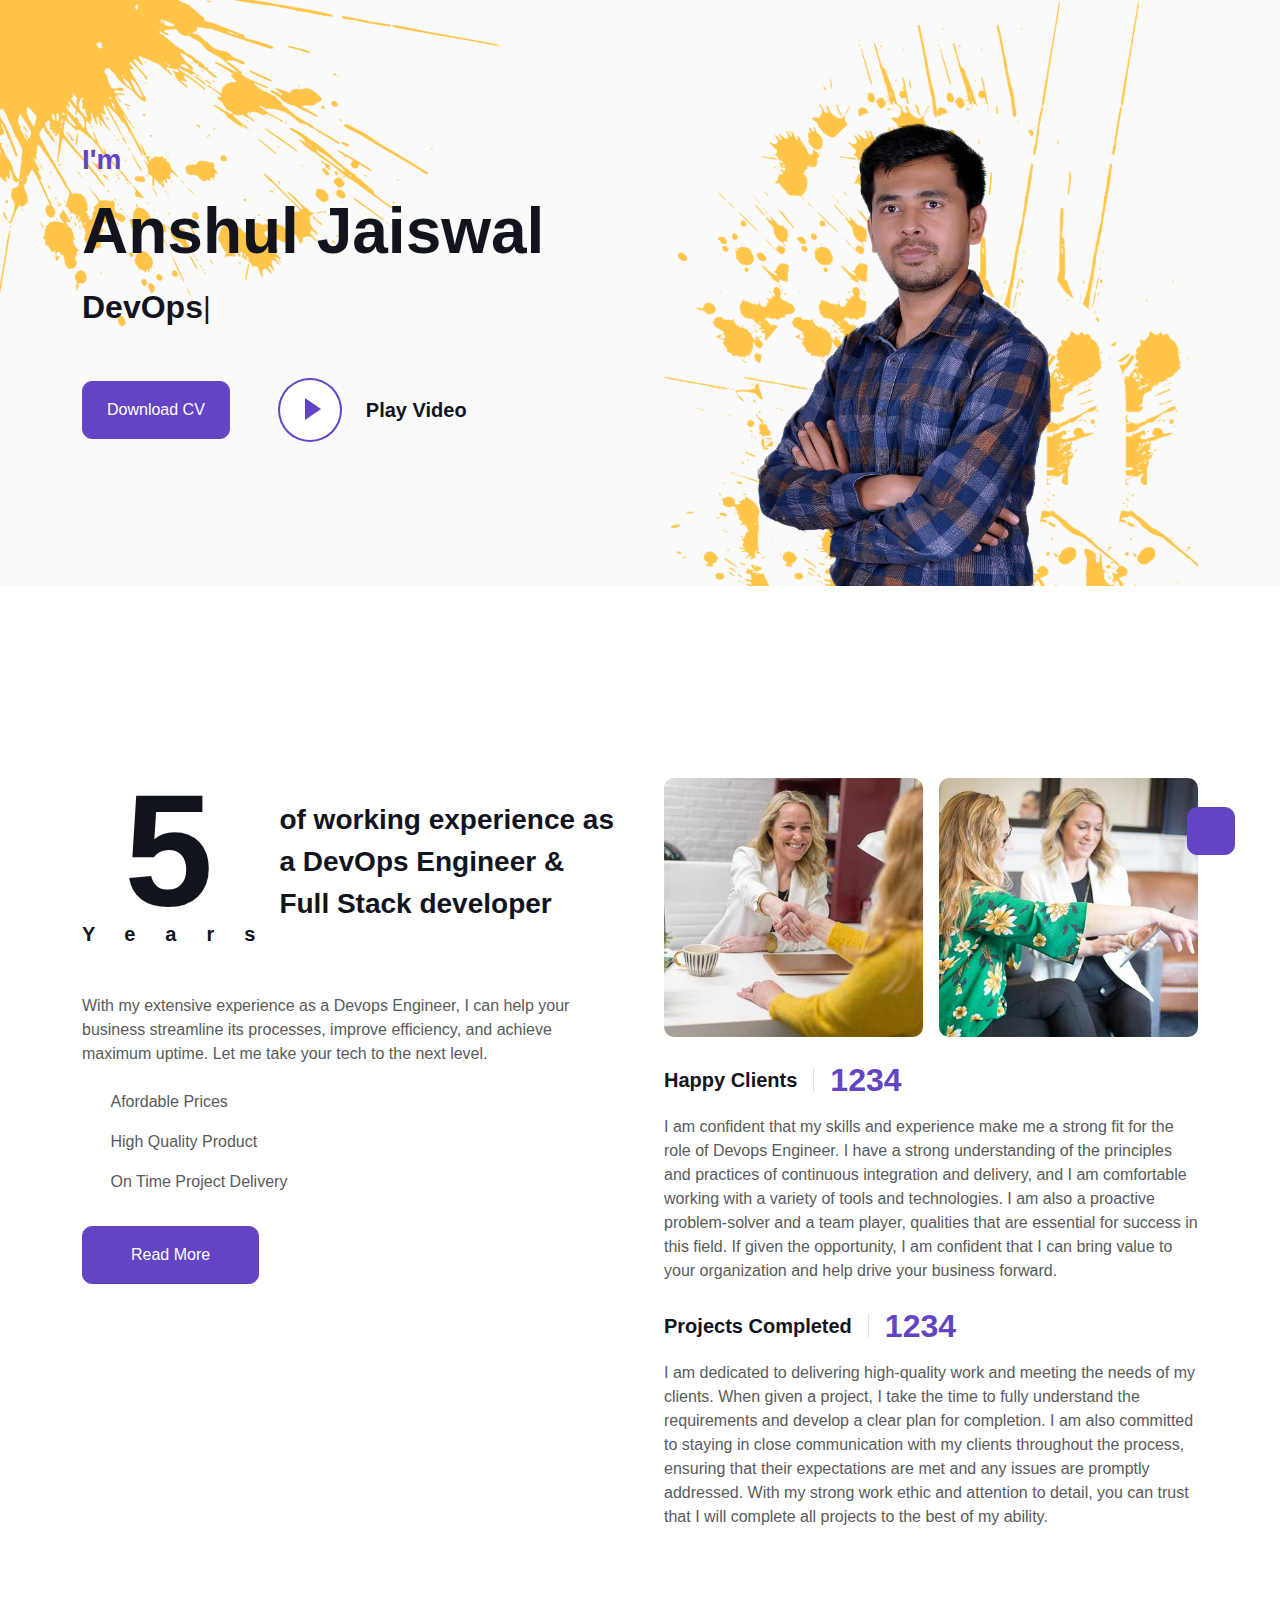
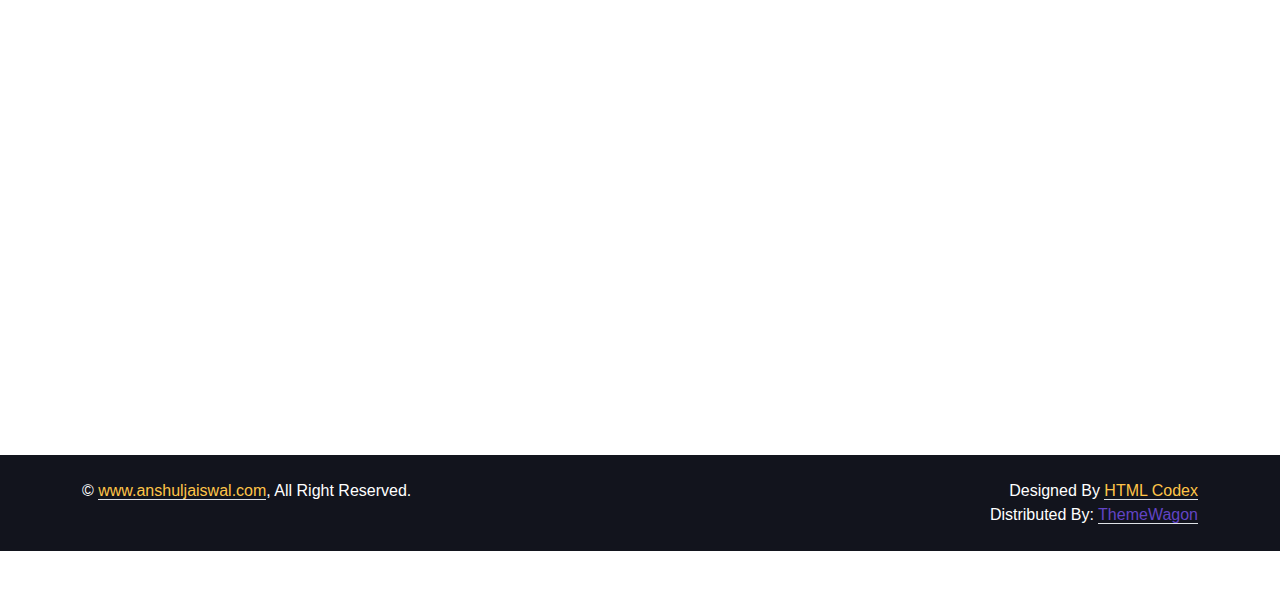
==== commit 5e825305: "trying to increase render speed by storing js css locally" ====
--- a/index.html
+++ b/index.html
@@ -15,11 +15,11 @@
     <!-- Google Web Fonts -->
     <link rel="preconnect" href="https://fonts.googleapis.com">
     <link rel="preconnect" href="https://fonts.gstatic.com" crossorigin>
-    <link href="https://fonts.googleapis.com/css2?family=Open+Sans:wght@400;500;600;700;800&display=swap" rel="stylesheet">
+    <link href="css/css2?family=Open+Sans:wght@400;500;600;700;800&display=swap" rel="stylesheet">
 
     <!-- Icon Font Stylesheet -->
-    <link href="https://cdnjs.cloudflare.com/ajax/libs/font-awesome/5.10.0/css/all.min.css" rel="stylesheet">
-    <link href="https://cdn.jsdelivr.net/npm/bootstrap-icons@1.4.1/font/bootstrap-icons.css" rel="stylesheet">
+    <link href="css/all.min.css" rel="stylesheet">
+    <link href="css/bootstrap-icons.css" rel="stylesheet">
 
     <!-- Libraries Stylesheet -->
     <link href="lib/animate/animate.min.css" rel="stylesheet">
@@ -45,7 +45,7 @@
 
     <!-- Navbar Start -->
     <nav class="navbar navbar-expand-lg bg-white navbar-light fixed-top shadow py-lg-0 px-4 px-lg-5 wow fadeIn" data-wow-delay="0.1s">
-        <a href="index.html" class="navbar-brand d-block d-lg-none">
+        <a href="#" class="navbar-brand d-block d-lg-none">
             <h1 class="text-primary fw-bold m-0">Anshul Jaiswal</h1>
         </a>
         <button type="button" class="navbar-toggler" data-bs-toggle="collapse" data-bs-target="#navbarCollapse">
@@ -58,7 +58,7 @@
                 <a href="#skill" class="nav-item nav-link">Skills</a>
                 <a href="#service" class="nav-item nav-link">Services</a>
             </div>
-            <a href="index.html" class="navbar-brand bg-secondary py-3 px-4 mx-3 d-none d-lg-block">
+            <a href="#" class="navbar-brand bg-secondary py-3 px-4 mx-3 d-none d-lg-block">
                 <h1 class="text-primary fw-bold m-0">Anshul Jaiswal</h1>
             </a>
             <div class="navbar-nav me-auto py-0">
@@ -315,7 +315,7 @@
                     <h1 class="display-5 mb-0">My Services</h1>
                 </div>
                 <div class="col-lg-6 text-lg-end">
-                    <a class="btn btn-primary py-3 px-5" href="">Hire Me</a>
+                    <a class="btn btn-primary py-3 px-5" href="mailto:contact@anshuljaiswal.com">Hire Me</a>
                 </div>
             </div>
             <div class="row g-4">
@@ -457,7 +457,7 @@
                     <h1 class="display-5 mb-0">Team Members</h1>
                 </div>
                 <div class="col-lg-6 text-lg-end">
-                    <a class="btn btn-primary py-3 px-5" href="">Contact Us</a>
+                    <a class="btn btn-primary py-3 px-5" href="mailto:contact@anshuljaiswal.com">Contact Us</a>
                 </div>
             </div>
             <div class="row g-4">
@@ -576,7 +576,7 @@
                     <h1 class="display-5 mb-0">Let's Work Together</h1>
                 </div>
                 <div class="col-lg-6 text-lg-end">
-                    <a class="btn btn-primary py-3 px-5" href="">Say Hello</a>
+                    <a class="btn btn-primary py-3 px-5" href="mailto:contact@anshuljaiswal.com">Say Hello</a>
                 </div>
             </div>
             <div class="row g-5">
@@ -677,8 +677,8 @@
 
 
     <!-- JavaScript Libraries -->
-    <script src="https://code.jquery.com/jquery-3.4.1.min.js"></script>
-    <script src="https://cdn.jsdelivr.net/npm/bootstrap@5.0.0/dist/js/bootstrap.bundle.min.js"></script>
+    <script src="js/jquery-3.4.1.min.js"></script>
+    <script src="js/bootstrap.bundle.min.js"></script>
     <script src="lib/wow/wow.min.js"></script>
     <script src="lib/easing/easing.min.js"></script>
     <script src="lib/waypoints/waypoints.min.js"></script>
--- a/css/all.min.css
+++ b/css/all.min.css
@@ -0,0 +1,5 @@
+/*!
+ * Font Awesome Free 5.10.0 by @fontawesome - https://fontawesome.com
+ * License - https://fontawesome.com/license/free (Icons: CC BY 4.0, Fonts: SIL OFL 1.1, Code: MIT License)
+ */
+.fa,.fab,.fad,.fal,.far,.fas{-moz-osx-font-smoothing:grayscale;-webkit-font-smoothing:antialiased;display:inline-block;font-style:normal;font-variant:normal;text-rendering:auto;line-height:1}.fa-lg{font-size:1.33333em;line-height:.75em;vertical-align:-.0667em}.fa-xs{font-size:.75em}.fa-sm{font-size:.875em}.fa-1x{font-size:1em}.fa-2x{font-size:2em}.fa-3x{font-size:3em}.fa-4x{font-size:4em}.fa-5x{font-size:5em}.fa-6x{font-size:6em}.fa-7x{font-size:7em}.fa-8x{font-size:8em}.fa-9x{font-size:9em}.fa-10x{font-size:10em}.fa-fw{text-align:center;width:1.25em}.fa-ul{list-style-type:none;margin-left:2.5em;padding-left:0}.fa-ul>li{position:relative}.fa-li{left:-2em;position:absolute;text-align:center;width:2em;line-height:inherit}.fa-border{border:.08em solid #eee;border-radius:.1em;padding:.2em .25em .15em}.fa-pull-left{float:left}.fa-pull-right{float:right}.fa.fa-pull-left,.fab.fa-pull-left,.fal.fa-pull-left,.far.fa-pull-left,.fas.fa-pull-left{margin-right:.3em}.fa.fa-pull-right,.fab.fa-pull-right,.fal.fa-pull-right,.far.fa-pull-right,.fas.fa-pull-right{margin-left:.3em}.fa-spin{-webkit-animation:fa-spin 2s linear infinite;animation:fa-spin 2s linear infinite}.fa-pulse{-webkit-animation:fa-spin 1s steps(8) infinite;animation:fa-spin 1s steps(8) infinite}@-webkit-keyframes fa-spin{0%{-webkit-transform:rotate(0deg);transform:rotate(0deg)}to{-webkit-transform:rotate(1turn);transform:rotate(1turn)}}@keyframes fa-spin{0%{-webkit-transform:rotate(0deg);transform:rotate(0deg)}to{-webkit-transform:rotate(1turn);transform:rotate(1turn)}}.fa-rotate-90{-ms-filter:"progid:DXImageTransform.Microsoft.BasicImage(rotation=1)";-webkit-transform:rotate(90deg);transform:rotate(90deg)}.fa-rotate-180{-ms-filter:"progid:DXImageTransform.Microsoft.BasicImage(rotation=2)";-webkit-transform:rotate(180deg);transform:rotate(180deg)}.fa-rotate-270{-ms-filter:"progid:DXImageTransform.Microsoft.BasicImage(rotation=3)";-webkit-transform:rotate(270deg);transform:rotate(270deg)}.fa-flip-horizontal{-ms-filter:"progid:DXImageTransform.Microsoft.BasicImage(rotation=0, mirror=1)";-webkit-transform:scaleX(-1);transform:scaleX(-1)}.fa-flip-vertical{-webkit-transform:scaleY(-1);transform:scaleY(-1)}.fa-flip-both,.fa-flip-horizontal.fa-flip-vertical,.fa-flip-vertical{-ms-filter:"progid:DXImageTransform.Microsoft.BasicImage(rotation=2, mirror=1)"}.fa-flip-both,.fa-flip-horizontal.fa-flip-vertical{-webkit-transform:scale(-1);transform:scale(-1)}:root .fa-flip-both,:root .fa-flip-horizontal,:root .fa-flip-vertical,:root .fa-rotate-90,:root .fa-rotate-180,:root .fa-rotate-270{-webkit-filter:none;filter:none}.fa-stack{display:inline-block;height:2em;line-height:2em;position:relative;vertical-align:middle;width:2.5em}.fa-stack-1x,.fa-stack-2x{left:0;position:absolute;text-align:center;width:100%}.fa-stack-1x{line-height:inherit}.fa-stack-2x{font-size:2em}.fa-inverse{color:#fff}.fa-500px:before{content:"\f26e"}.fa-accessible-icon:before{content:"\f368"}.fa-accusoft:before{content:"\f369"}.fa-acquisitions-incorporated:before{content:"\f6af"}.fa-ad:before{content:"\f641"}.fa-address-book:before{content:"\f2b9"}.fa-address-card:before{content:"\f2bb"}.fa-adjust:before{content:"\f042"}.fa-adn:before{content:"\f170"}.fa-adobe:before{content:"\f778"}.fa-adversal:before{content:"\f36a"}.fa-affiliatetheme:before{content:"\f36b"}.fa-air-freshener:before{content:"\f5d0"}.fa-airbnb:before{content:"\f834"}.fa-algolia:before{content:"\f36c"}.fa-align-center:before{content:"\f037"}.fa-align-justify:before{content:"\f039"}.fa-align-left:before{content:"\f036"}.fa-align-right:before{content:"\f038"}.fa-alipay:before{content:"\f642"}.fa-allergies:before{content:"\f461"}.fa-amazon:before{content:"\f270"}.fa-amazon-pay:before{content:"\f42c"}.fa-ambulance:before{content:"\f0f9"}.fa-american-sign-language-interpreting:before{content:"\f2a3"}.fa-amilia:before{content:"\f36d"}.fa-anchor:before{content:"\f13d"}.fa-android:before{content:"\f17b"}.fa-angellist:before{content:"\f209"}.fa-angle-double-down:before{content:"\f103"}.fa-angle-double-left:before{content:"\f100"}.fa-angle-double-right:before{content:"\f101"}.fa-angle-double-up:before{content:"\f102"}.fa-angle-down:before{content:"\f107"}.fa-angle-left:before{content:"\f104"}.fa-angle-right:before{content:"\f105"}.fa-angle-up:before{content:"\f106"}.fa-angry:before{content:"\f556"}.fa-angrycreative:before{content:"\f36e"}.fa-angular:before{content:"\f420"}.fa-ankh:before{content:"\f644"}.fa-app-store:before{content:"\f36f"}.fa-app-store-ios:before{content:"\f370"}.fa-apper:before{content:"\f371"}.fa-apple:before{content:"\f179"}.fa-apple-alt:before{content:"\f5d1"}.fa-apple-pay:before{content:"\f415"}.fa-archive:before{content:"\f187"}.fa-archway:before{content:"\f557"}.fa-arrow-alt-circle-down:before{content:"\f358"}.fa-arrow-alt-circle-left:before{content:"\f359"}.fa-arrow-alt-circle-right:before{content:"\f35a"}.fa-arrow-alt-circle-up:before{content:"\f35b"}.fa-arrow-circle-down:before{content:"\f0ab"}.fa-arrow-circle-left:before{content:"\f0a8"}.fa-arrow-circle-right:before{content:"\f0a9"}.fa-arrow-circle-up:before{content:"\f0aa"}.fa-arrow-down:before{content:"\f063"}.fa-arrow-left:before{content:"\f060"}.fa-arrow-right:before{content:"\f061"}.fa-arrow-up:before{content:"\f062"}.fa-arrows-alt:before{content:"\f0b2"}.fa-arrows-alt-h:before{content:"\f337"}.fa-arrows-alt-v:before{content:"\f338"}.fa-artstation:before{content:"\f77a"}.fa-assistive-listening-systems:before{content:"\f2a2"}.fa-asterisk:before{content:"\f069"}.fa-asymmetrik:before{content:"\f372"}.fa-at:before{content:"\f1fa"}.fa-atlas:before{content:"\f558"}.fa-atlassian:before{content:"\f77b"}.fa-atom:before{content:"\f5d2"}.fa-audible:before{content:"\f373"}.fa-audio-description:before{content:"\f29e"}.fa-autoprefixer:before{content:"\f41c"}.fa-avianex:before{content:"\f374"}.fa-aviato:before{content:"\f421"}.fa-award:before{content:"\f559"}.fa-aws:before{content:"\f375"}.fa-baby:before{content:"\f77c"}.fa-baby-carriage:before{content:"\f77d"}.fa-backspace:before{content:"\f55a"}.fa-backward:before{content:"\f04a"}.fa-bacon:before{content:"\f7e5"}.fa-balance-scale:before{content:"\f24e"}.fa-balance-scale-left:before{content:"\f515"}.fa-balance-scale-right:before{content:"\f516"}.fa-ban:before{content:"\f05e"}.fa-band-aid:before{content:"\f462"}.fa-bandcamp:before{content:"\f2d5"}.fa-barcode:before{content:"\f02a"}.fa-bars:before{content:"\f0c9"}.fa-baseball-ball:before{content:"\f433"}.fa-basketball-ball:before{content:"\f434"}.fa-bath:before{content:"\f2cd"}.fa-battery-empty:before{content:"\f244"}.fa-battery-full:before{content:"\f240"}.fa-battery-half:before{content:"\f242"}.fa-battery-quarter:before{content:"\f243"}.fa-battery-three-quarters:before{content:"\f241"}.fa-battle-net:before{content:"\f835"}.fa-bed:before{content:"\f236"}.fa-beer:before{content:"\f0fc"}.fa-behance:before{content:"\f1b4"}.fa-behance-square:before{content:"\f1b5"}.fa-bell:before{content:"\f0f3"}.fa-bell-slash:before{content:"\f1f6"}.fa-bezier-curve:before{content:"\f55b"}.fa-bible:before{content:"\f647"}.fa-bicycle:before{content:"\f206"}.fa-biking:before{content:"\f84a"}.fa-bimobject:before{content:"\f378"}.fa-binoculars:before{content:"\f1e5"}.fa-biohazard:before{content:"\f780"}.fa-birthday-cake:before{content:"\f1fd"}.fa-bitbucket:before{content:"\f171"}.fa-bitcoin:before{content:"\f379"}.fa-bity:before{content:"\f37a"}.fa-black-tie:before{content:"\f27e"}.fa-blackberry:before{content:"\f37b"}.fa-blender:before{content:"\f517"}.fa-blender-phone:before{content:"\f6b6"}.fa-blind:before{content:"\f29d"}.fa-blog:before{content:"\f781"}.fa-blogger:before{content:"\f37c"}.fa-blogger-b:before{content:"\f37d"}.fa-bluetooth:before{content:"\f293"}.fa-bluetooth-b:before{content:"\f294"}.fa-bold:before{content:"\f032"}.fa-bolt:before{content:"\f0e7"}.fa-bomb:before{content:"\f1e2"}.fa-bone:before{content:"\f5d7"}.fa-bong:before{content:"\f55c"}.fa-book:before{content:"\f02d"}.fa-book-dead:before{content:"\f6b7"}.fa-book-medical:before{content:"\f7e6"}.fa-book-open:before{content:"\f518"}.fa-book-reader:before{content:"\f5da"}.fa-bookmark:before{content:"\f02e"}.fa-bootstrap:before{content:"\f836"}.fa-border-all:before{content:"\f84c"}.fa-border-none:before{content:"\f850"}.fa-border-style:before{content:"\f853"}.fa-bowling-ball:before{content:"\f436"}.fa-box:before{content:"\f466"}.fa-box-open:before{content:"\f49e"}.fa-boxes:before{content:"\f468"}.fa-braille:before{content:"\f2a1"}.fa-brain:before{content:"\f5dc"}.fa-bread-slice:before{content:"\f7ec"}.fa-briefcase:before{content:"\f0b1"}.fa-briefcase-medical:before{content:"\f469"}.fa-broadcast-tower:before{content:"\f519"}.fa-broom:before{content:"\f51a"}.fa-brush:before{content:"\f55d"}.fa-btc:before{content:"\f15a"}.fa-buffer:before{content:"\f837"}.fa-bug:before{content:"\f188"}.fa-building:before{content:"\f1ad"}.fa-bullhorn:before{content:"\f0a1"}.fa-bullseye:before{content:"\f140"}.fa-burn:before{content:"\f46a"}.fa-buromobelexperte:before{content:"\f37f"}.fa-bus:before{content:"\f207"}.fa-bus-alt:before{content:"\f55e"}.fa-business-time:before{content:"\f64a"}.fa-buysellads:before{content:"\f20d"}.fa-calculator:before{content:"\f1ec"}.fa-calendar:before{content:"\f133"}.fa-calendar-alt:before{content:"\f073"}.fa-calendar-check:before{content:"\f274"}.fa-calendar-day:before{content:"\f783"}.fa-calendar-minus:before{content:"\f272"}.fa-calendar-plus:before{content:"\f271"}.fa-calendar-times:before{content:"\f273"}.fa-calendar-week:before{content:"\f784"}.fa-camera:before{content:"\f030"}.fa-camera-retro:before{content:"\f083"}.fa-campground:before{content:"\f6bb"}.fa-canadian-maple-leaf:before{content:"\f785"}.fa-candy-cane:before{content:"\f786"}.fa-cannabis:before{content:"\f55f"}.fa-capsules:before{content:"\f46b"}.fa-car:before{content:"\f1b9"}.fa-car-alt:before{content:"\f5de"}.fa-car-battery:before{content:"\f5df"}.fa-car-crash:before{content:"\f5e1"}.fa-car-side:before{content:"\f5e4"}.fa-caret-down:before{content:"\f0d7"}.fa-caret-left:before{content:"\f0d9"}.fa-caret-right:before{content:"\f0da"}.fa-caret-square-down:before{content:"\f150"}.fa-caret-square-left:before{content:"\f191"}.fa-caret-square-right:before{content:"\f152"}.fa-caret-square-up:before{content:"\f151"}.fa-caret-up:before{content:"\f0d8"}.fa-carrot:before{content:"\f787"}.fa-cart-arrow-down:before{content:"\f218"}.fa-cart-plus:before{content:"\f217"}.fa-cash-register:before{content:"\f788"}.fa-cat:before{content:"\f6be"}.fa-cc-amazon-pay:before{content:"\f42d"}.fa-cc-amex:before{content:"\f1f3"}.fa-cc-apple-pay:before{content:"\f416"}.fa-cc-diners-club:before{content:"\f24c"}.fa-cc-discover:before{content:"\f1f2"}.fa-cc-jcb:before{content:"\f24b"}.fa-cc-mastercard:before{content:"\f1f1"}.fa-cc-paypal:before{content:"\f1f4"}.fa-cc-stripe:before{content:"\f1f5"}.fa-cc-visa:before{content:"\f1f0"}.fa-centercode:before{content:"\f380"}.fa-centos:before{content:"\f789"}.fa-certificate:before{content:"\f0a3"}.fa-chair:before{content:"\f6c0"}.fa-chalkboard:before{content:"\f51b"}.fa-chalkboard-teacher:before{content:"\f51c"}.fa-charging-station:before{content:"\f5e7"}.fa-chart-area:before{content:"\f1fe"}.fa-chart-bar:before{content:"\f080"}.fa-chart-line:before{content:"\f201"}.fa-chart-pie:before{content:"\f200"}.fa-check:before{content:"\f00c"}.fa-check-circle:before{content:"\f058"}.fa-check-double:before{content:"\f560"}.fa-check-square:before{content:"\f14a"}.fa-cheese:before{content:"\f7ef"}.fa-chess:before{content:"\f439"}.fa-chess-bishop:before{content:"\f43a"}.fa-chess-board:before{content:"\f43c"}.fa-chess-king:before{content:"\f43f"}.fa-chess-knight:before{content:"\f441"}.fa-chess-pawn:before{content:"\f443"}.fa-chess-queen:before{content:"\f445"}.fa-chess-rook:before{content:"\f447"}.fa-chevron-circle-down:before{content:"\f13a"}.fa-chevron-circle-left:before{content:"\f137"}.fa-chevron-circle-right:before{content:"\f138"}.fa-chevron-circle-up:before{content:"\f139"}.fa-chevron-down:before{content:"\f078"}.fa-chevron-left:before{content:"\f053"}.fa-chevron-right:before{content:"\f054"}.fa-chevron-up:before{content:"\f077"}.fa-child:before{content:"\f1ae"}.fa-chrome:before{content:"\f268"}.fa-chromecast:before{content:"\f838"}.fa-church:before{content:"\f51d"}.fa-circle:before{content:"\f111"}.fa-circle-notch:before{content:"\f1ce"}.fa-city:before{content:"\f64f"}.fa-clinic-medical:before{content:"\f7f2"}.fa-clipboard:before{content:"\f328"}.fa-clipboard-check:before{content:"\f46c"}.fa-clipboard-list:before{content:"\f46d"}.fa-clock:before{content:"\f017"}.fa-clone:before{content:"\f24d"}.fa-closed-captioning:before{content:"\f20a"}.fa-cloud:before{content:"\f0c2"}.fa-cloud-download-alt:before{content:"\f381"}.fa-cloud-meatball:before{content:"\f73b"}.fa-cloud-moon:before{content:"\f6c3"}.fa-cloud-moon-rain:before{content:"\f73c"}.fa-cloud-rain:before{content:"\f73d"}.fa-cloud-showers-heavy:before{content:"\f740"}.fa-cloud-sun:before{content:"\f6c4"}.fa-cloud-sun-rain:before{content:"\f743"}.fa-cloud-upload-alt:before{content:"\f382"}.fa-cloudscale:before{content:"\f383"}.fa-cloudsmith:before{content:"\f384"}.fa-cloudversify:before{content:"\f385"}.fa-cocktail:before{content:"\f561"}.fa-code:before{content:"\f121"}.fa-code-branch:before{content:"\f126"}.fa-codepen:before{content:"\f1cb"}.fa-codiepie:before{content:"\f284"}.fa-coffee:before{content:"\f0f4"}.fa-cog:before{content:"\f013"}.fa-cogs:before{content:"\f085"}.fa-coins:before{content:"\f51e"}.fa-columns:before{content:"\f0db"}.fa-comment:before{content:"\f075"}.fa-comment-alt:before{content:"\f27a"}.fa-comment-dollar:before{content:"\f651"}.fa-comment-dots:before{content:"\f4ad"}.fa-comment-medical:before{content:"\f7f5"}.fa-comment-slash:before{content:"\f4b3"}.fa-comments:before{content:"\f086"}.fa-comments-dollar:before{content:"\f653"}.fa-compact-disc:before{content:"\f51f"}.fa-compass:before{content:"\f14e"}.fa-compress:before{content:"\f066"}.fa-compress-arrows-alt:before{content:"\f78c"}.fa-concierge-bell:before{content:"\f562"}.fa-confluence:before{content:"\f78d"}.fa-connectdevelop:before{content:"\f20e"}.fa-contao:before{content:"\f26d"}.fa-cookie:before{content:"\f563"}.fa-cookie-bite:before{content:"\f564"}.fa-copy:before{content:"\f0c5"}.fa-copyright:before{content:"\f1f9"}.fa-cotton-bureau:before{content:"\f89e"}.fa-couch:before{content:"\f4b8"}.fa-cpanel:before{content:"\f388"}.fa-creative-commons:before{content:"\f25e"}.fa-creative-commons-by:before{content:"\f4e7"}.fa-creative-commons-nc:before{content:"\f4e8"}.fa-creative-commons-nc-eu:before{content:"\f4e9"}.fa-creative-commons-nc-jp:before{content:"\f4ea"}.fa-creative-commons-nd:before{content:"\f4eb"}.fa-creative-commons-pd:before{content:"\f4ec"}.fa-creative-commons-pd-alt:before{content:"\f4ed"}.fa-creative-commons-remix:before{content:"\f4ee"}.fa-creative-commons-sa:before{content:"\f4ef"}.fa-creative-commons-sampling:before{content:"\f4f0"}.fa-creative-commons-sampling-plus:before{content:"\f4f1"}.fa-creative-commons-share:before{content:"\f4f2"}.fa-creative-commons-zero:before{content:"\f4f3"}.fa-credit-card:before{content:"\f09d"}.fa-critical-role:before{content:"\f6c9"}.fa-crop:before{content:"\f125"}.fa-crop-alt:before{content:"\f565"}.fa-cross:before{content:"\f654"}.fa-crosshairs:before{content:"\f05b"}.fa-crow:before{content:"\f520"}.fa-crown:before{content:"\f521"}.fa-crutch:before{content:"\f7f7"}.fa-css3:before{content:"\f13c"}.fa-css3-alt:before{content:"\f38b"}.fa-cube:before{content:"\f1b2"}.fa-cubes:before{content:"\f1b3"}.fa-cut:before{content:"\f0c4"}.fa-cuttlefish:before{content:"\f38c"}.fa-d-and-d:before{content:"\f38d"}.fa-d-and-d-beyond:before{content:"\f6ca"}.fa-dashcube:before{content:"\f210"}.fa-database:before{content:"\f1c0"}.fa-deaf:before{content:"\f2a4"}.fa-delicious:before{content:"\f1a5"}.fa-democrat:before{content:"\f747"}.fa-deploydog:before{content:"\f38e"}.fa-deskpro:before{content:"\f38f"}.fa-desktop:before{content:"\f108"}.fa-dev:before{content:"\f6cc"}.fa-deviantart:before{content:"\f1bd"}.fa-dharmachakra:before{content:"\f655"}.fa-dhl:before{content:"\f790"}.fa-diagnoses:before{content:"\f470"}.fa-diaspora:before{content:"\f791"}.fa-dice:before{content:"\f522"}.fa-dice-d20:before{content:"\f6cf"}.fa-dice-d6:before{content:"\f6d1"}.fa-dice-five:before{content:"\f523"}.fa-dice-four:before{content:"\f524"}.fa-dice-one:before{content:"\f525"}.fa-dice-six:before{content:"\f526"}.fa-dice-three:before{content:"\f527"}.fa-dice-two:before{content:"\f528"}.fa-digg:before{content:"\f1a6"}.fa-digital-ocean:before{content:"\f391"}.fa-digital-tachograph:before{content:"\f566"}.fa-directions:before{content:"\f5eb"}.fa-discord:before{content:"\f392"}.fa-discourse:before{content:"\f393"}.fa-divide:before{content:"\f529"}.fa-dizzy:before{content:"\f567"}.fa-dna:before{content:"\f471"}.fa-dochub:before{content:"\f394"}.fa-docker:before{content:"\f395"}.fa-dog:before{content:"\f6d3"}.fa-dollar-sign:before{content:"\f155"}.fa-dolly:before{content:"\f472"}.fa-dolly-flatbed:before{content:"\f474"}.fa-donate:before{content:"\f4b9"}.fa-door-closed:before{content:"\f52a"}.fa-door-open:before{content:"\f52b"}.fa-dot-circle:before{content:"\f192"}.fa-dove:before{content:"\f4ba"}.fa-download:before{content:"\f019"}.fa-draft2digital:before{content:"\f396"}.fa-drafting-compass:before{content:"\f568"}.fa-dragon:before{content:"\f6d5"}.fa-draw-polygon:before{content:"\f5ee"}.fa-dribbble:before{content:"\f17d"}.fa-dribbble-square:before{content:"\f397"}.fa-dropbox:before{content:"\f16b"}.fa-drum:before{content:"\f569"}.fa-drum-steelpan:before{content:"\f56a"}.fa-drumstick-bite:before{content:"\f6d7"}.fa-drupal:before{content:"\f1a9"}.fa-dumbbell:before{content:"\f44b"}.fa-dumpster:before{content:"\f793"}.fa-dumpster-fire:before{content:"\f794"}.fa-dungeon:before{content:"\f6d9"}.fa-dyalog:before{content:"\f399"}.fa-earlybirds:before{content:"\f39a"}.fa-ebay:before{content:"\f4f4"}.fa-edge:before{content:"\f282"}.fa-edit:before{content:"\f044"}.fa-egg:before{content:"\f7fb"}.fa-eject:before{content:"\f052"}.fa-elementor:before{content:"\f430"}.fa-ellipsis-h:before{content:"\f141"}.fa-ellipsis-v:before{content:"\f142"}.fa-ello:before{content:"\f5f1"}.fa-ember:before{content:"\f423"}.fa-empire:before{content:"\f1d1"}.fa-envelope:before{content:"\f0e0"}.fa-envelope-open:before{content:"\f2b6"}.fa-envelope-open-text:before{content:"\f658"}.fa-envelope-square:before{content:"\f199"}.fa-envira:before{content:"\f299"}.fa-equals:before{content:"\f52c"}.fa-eraser:before{content:"\f12d"}.fa-erlang:before{content:"\f39d"}.fa-ethereum:before{content:"\f42e"}.fa-ethernet:before{content:"\f796"}.fa-etsy:before{content:"\f2d7"}.fa-euro-sign:before{content:"\f153"}.fa-evernote:before{content:"\f839"}.fa-exchange-alt:before{content:"\f362"}.fa-exclamation:before{content:"\f12a"}.fa-exclamation-circle:before{content:"\f06a"}.fa-exclamation-triangle:before{content:"\f071"}.fa-expand:before{content:"\f065"}.fa-expand-arrows-alt:before{content:"\f31e"}.fa-expeditedssl:before{content:"\f23e"}.fa-external-link-alt:before{content:"\f35d"}.fa-external-link-square-alt:before{content:"\f360"}.fa-eye:before{content:"\f06e"}.fa-eye-dropper:before{content:"\f1fb"}.fa-eye-slash:before{content:"\f070"}.fa-facebook:before{content:"\f09a"}.fa-facebook-f:before{content:"\f39e"}.fa-facebook-messenger:before{content:"\f39f"}.fa-facebook-square:before{content:"\f082"}.fa-fan:before{content:"\f863"}.fa-fantasy-flight-games:before{content:"\f6dc"}.fa-fast-backward:before{content:"\f049"}.fa-fast-forward:before{content:"\f050"}.fa-fax:before{content:"\f1ac"}.fa-feather:before{content:"\f52d"}.fa-feather-alt:before{content:"\f56b"}.fa-fedex:before{content:"\f797"}.fa-fedora:before{content:"\f798"}.fa-female:before{content:"\f182"}.fa-fighter-jet:before{content:"\f0fb"}.fa-figma:before{content:"\f799"}.fa-file:before{content:"\f15b"}.fa-file-alt:before{content:"\f15c"}.fa-file-archive:before{content:"\f1c6"}.fa-file-audio:before{content:"\f1c7"}.fa-file-code:before{content:"\f1c9"}.fa-file-contract:before{content:"\f56c"}.fa-file-csv:before{content:"\f6dd"}.fa-file-download:before{content:"\f56d"}.fa-file-excel:before{content:"\f1c3"}.fa-file-export:before{content:"\f56e"}.fa-file-image:before{content:"\f1c5"}.fa-file-import:before{content:"\f56f"}.fa-file-invoice:before{content:"\f570"}.fa-file-invoice-dollar:before{content:"\f571"}.fa-file-medical:before{content:"\f477"}.fa-file-medical-alt:before{content:"\f478"}.fa-file-pdf:before{content:"\f1c1"}.fa-file-powerpoint:before{content:"\f1c4"}.fa-file-prescription:before{content:"\f572"}.fa-file-signature:before{content:"\f573"}.fa-file-upload:before{content:"\f574"}.fa-file-video:before{content:"\f1c8"}.fa-file-word:before{content:"\f1c2"}.fa-fill:before{content:"\f575"}.fa-fill-drip:before{content:"\f576"}.fa-film:before{content:"\f008"}.fa-filter:before{content:"\f0b0"}.fa-fingerprint:before{content:"\f577"}.fa-fire:before{content:"\f06d"}.fa-fire-alt:before{content:"\f7e4"}.fa-fire-extinguisher:before{content:"\f134"}.fa-firefox:before{content:"\f269"}.fa-first-aid:before{content:"\f479"}.fa-first-order:before{content:"\f2b0"}.fa-first-order-alt:before{content:"\f50a"}.fa-firstdraft:before{content:"\f3a1"}.fa-fish:before{content:"\f578"}.fa-fist-raised:before{content:"\f6de"}.fa-flag:before{content:"\f024"}.fa-flag-checkered:before{content:"\f11e"}.fa-flag-usa:before{content:"\f74d"}.fa-flask:before{content:"\f0c3"}.fa-flickr:before{content:"\f16e"}.fa-flipboard:before{content:"\f44d"}.fa-flushed:before{content:"\f579"}.fa-fly:before{content:"\f417"}.fa-folder:before{content:"\f07b"}.fa-folder-minus:before{content:"\f65d"}.fa-folder-open:before{content:"\f07c"}.fa-folder-plus:before{content:"\f65e"}.fa-font:before{content:"\f031"}.fa-font-awesome:before{content:"\f2b4"}.fa-font-awesome-alt:before{content:"\f35c"}.fa-font-awesome-flag:before{content:"\f425"}.fa-font-awesome-logo-full:before{content:"\f4e6"}.fa-fonticons:before{content:"\f280"}.fa-fonticons-fi:before{content:"\f3a2"}.fa-football-ball:before{content:"\f44e"}.fa-fort-awesome:before{content:"\f286"}.fa-fort-awesome-alt:before{content:"\f3a3"}.fa-forumbee:before{content:"\f211"}.fa-forward:before{content:"\f04e"}.fa-foursquare:before{content:"\f180"}.fa-free-code-camp:before{content:"\f2c5"}.fa-freebsd:before{content:"\f3a4"}.fa-frog:before{content:"\f52e"}.fa-frown:before{content:"\f119"}.fa-frown-open:before{content:"\f57a"}.fa-fulcrum:before{content:"\f50b"}.fa-funnel-dollar:before{content:"\f662"}.fa-futbol:before{content:"\f1e3"}.fa-galactic-republic:before{content:"\f50c"}.fa-galactic-senate:before{content:"\f50d"}.fa-gamepad:before{content:"\f11b"}.fa-gas-pump:before{content:"\f52f"}.fa-gavel:before{content:"\f0e3"}.fa-gem:before{content:"\f3a5"}.fa-genderless:before{content:"\f22d"}.fa-get-pocket:before{content:"\f265"}.fa-gg:before{content:"\f260"}.fa-gg-circle:before{content:"\f261"}.fa-ghost:before{content:"\f6e2"}.fa-gift:before{content:"\f06b"}.fa-gifts:before{content:"\f79c"}.fa-git:before{content:"\f1d3"}.fa-git-alt:before{content:"\f841"}.fa-git-square:before{content:"\f1d2"}.fa-github:before{content:"\f09b"}.fa-github-alt:before{content:"\f113"}.fa-github-square:before{content:"\f092"}.fa-gitkraken:before{content:"\f3a6"}.fa-gitlab:before{content:"\f296"}.fa-gitter:before{content:"\f426"}.fa-glass-cheers:before{content:"\f79f"}.fa-glass-martini:before{content:"\f000"}.fa-glass-martini-alt:before{content:"\f57b"}.fa-glass-whiskey:before{content:"\f7a0"}.fa-glasses:before{content:"\f530"}.fa-glide:before{content:"\f2a5"}.fa-glide-g:before{content:"\f2a6"}.fa-globe:before{content:"\f0ac"}.fa-globe-africa:before{content:"\f57c"}.fa-globe-americas:before{content:"\f57d"}.fa-globe-asia:before{content:"\f57e"}.fa-globe-europe:before{content:"\f7a2"}.fa-gofore:before{content:"\f3a7"}.fa-golf-ball:before{content:"\f450"}.fa-goodreads:before{content:"\f3a8"}.fa-goodreads-g:before{content:"\f3a9"}.fa-google:before{content:"\f1a0"}.fa-google-drive:before{content:"\f3aa"}.fa-google-play:before{content:"\f3ab"}.fa-google-plus:before{content:"\f2b3"}.fa-google-plus-g:before{content:"\f0d5"}.fa-google-plus-square:before{content:"\f0d4"}.fa-google-wallet:before{content:"\f1ee"}.fa-gopuram:before{content:"\f664"}.fa-graduation-cap:before{content:"\f19d"}.fa-gratipay:before{content:"\f184"}.fa-grav:before{content:"\f2d6"}.fa-greater-than:before{content:"\f531"}.fa-greater-than-equal:before{content:"\f532"}.fa-grimace:before{content:"\f57f"}.fa-grin:before{content:"\f580"}.fa-grin-alt:before{content:"\f581"}.fa-grin-beam:before{content:"\f582"}.fa-grin-beam-sweat:before{content:"\f583"}.fa-grin-hearts:before{content:"\f584"}.fa-grin-squint:before{content:"\f585"}.fa-grin-squint-tears:before{content:"\f586"}.fa-grin-stars:before{content:"\f587"}.fa-grin-tears:before{content:"\f588"}.fa-grin-tongue:before{content:"\f589"}.fa-grin-tongue-squint:before{content:"\f58a"}.fa-grin-tongue-wink:before{content:"\f58b"}.fa-grin-wink:before{content:"\f58c"}.fa-grip-horizontal:before{content:"\f58d"}.fa-grip-lines:before{content:"\f7a4"}.fa-grip-lines-vertical:before{content:"\f7a5"}.fa-grip-vertical:before{content:"\f58e"}.fa-gripfire:before{content:"\f3ac"}.fa-grunt:before{content:"\f3ad"}.fa-guitar:before{content:"\f7a6"}.fa-gulp:before{content:"\f3ae"}.fa-h-square:before{content:"\f0fd"}.fa-hacker-news:before{content:"\f1d4"}.fa-hacker-news-square:before{content:"\f3af"}.fa-hackerrank:before{content:"\f5f7"}.fa-hamburger:before{content:"\f805"}.fa-hammer:before{content:"\f6e3"}.fa-hamsa:before{content:"\f665"}.fa-hand-holding:before{content:"\f4bd"}.fa-hand-holding-heart:before{content:"\f4be"}.fa-hand-holding-usd:before{content:"\f4c0"}.fa-hand-lizard:before{content:"\f258"}.fa-hand-middle-finger:before{content:"\f806"}.fa-hand-paper:before{content:"\f256"}.fa-hand-peace:before{content:"\f25b"}.fa-hand-point-down:before{content:"\f0a7"}.fa-hand-point-left:before{content:"\f0a5"}.fa-hand-point-right:before{content:"\f0a4"}.fa-hand-point-up:before{content:"\f0a6"}.fa-hand-pointer:before{content:"\f25a"}.fa-hand-rock:before{content:"\f255"}.fa-hand-scissors:before{content:"\f257"}.fa-hand-spock:before{content:"\f259"}.fa-hands:before{content:"\f4c2"}.fa-hands-helping:before{content:"\f4c4"}.fa-handshake:before{content:"\f2b5"}.fa-hanukiah:before{content:"\f6e6"}.fa-hard-hat:before{content:"\f807"}.fa-hashtag:before{content:"\f292"}.fa-hat-wizard:before{content:"\f6e8"}.fa-haykal:before{content:"\f666"}.fa-hdd:before{content:"\f0a0"}.fa-heading:before{content:"\f1dc"}.fa-headphones:before{content:"\f025"}.fa-headphones-alt:before{content:"\f58f"}.fa-headset:before{content:"\f590"}.fa-heart:before{content:"\f004"}.fa-heart-broken:before{content:"\f7a9"}.fa-heartbeat:before{content:"\f21e"}.fa-helicopter:before{content:"\f533"}.fa-highlighter:before{content:"\f591"}.fa-hiking:before{content:"\f6ec"}.fa-hippo:before{content:"\f6ed"}.fa-hips:before{content:"\f452"}.fa-hire-a-helper:before{content:"\f3b0"}.fa-history:before{content:"\f1da"}.fa-hockey-puck:before{content:"\f453"}.fa-holly-berry:before{content:"\f7aa"}.fa-home:before{content:"\f015"}.fa-hooli:before{content:"\f427"}.fa-hornbill:before{content:"\f592"}.fa-horse:before{content:"\f6f0"}.fa-horse-head:before{content:"\f7ab"}.fa-hospital:before{content:"\f0f8"}.fa-hospital-alt:before{content:"\f47d"}.fa-hospital-symbol:before{content:"\f47e"}.fa-hot-tub:before{content:"\f593"}.fa-hotdog:before{content:"\f80f"}.fa-hotel:before{content:"\f594"}.fa-hotjar:before{content:"\f3b1"}.fa-hourglass:before{content:"\f254"}.fa-hourglass-end:before{content:"\f253"}.fa-hourglass-half:before{content:"\f252"}.fa-hourglass-start:before{content:"\f251"}.fa-house-damage:before{content:"\f6f1"}.fa-houzz:before{content:"\f27c"}.fa-hryvnia:before{content:"\f6f2"}.fa-html5:before{content:"\f13b"}.fa-hubspot:before{content:"\f3b2"}.fa-i-cursor:before{content:"\f246"}.fa-ice-cream:before{content:"\f810"}.fa-icicles:before{content:"\f7ad"}.fa-icons:before{content:"\f86d"}.fa-id-badge:before{content:"\f2c1"}.fa-id-card:before{content:"\f2c2"}.fa-id-card-alt:before{content:"\f47f"}.fa-igloo:before{content:"\f7ae"}.fa-image:before{content:"\f03e"}.fa-images:before{content:"\f302"}.fa-imdb:before{content:"\f2d8"}.fa-inbox:before{content:"\f01c"}.fa-indent:before{content:"\f03c"}.fa-industry:before{content:"\f275"}.fa-infinity:before{content:"\f534"}.fa-info:before{content:"\f129"}.fa-info-circle:before{content:"\f05a"}.fa-instagram:before{content:"\f16d"}.fa-intercom:before{content:"\f7af"}.fa-internet-explorer:before{content:"\f26b"}.fa-invision:before{content:"\f7b0"}.fa-ioxhost:before{content:"\f208"}.fa-italic:before{content:"\f033"}.fa-itch-io:before{content:"\f83a"}.fa-itunes:before{content:"\f3b4"}.fa-itunes-note:before{content:"\f3b5"}.fa-java:before{content:"\f4e4"}.fa-jedi:before{content:"\f669"}.fa-jedi-order:before{content:"\f50e"}.fa-jenkins:before{content:"\f3b6"}.fa-jira:before{content:"\f7b1"}.fa-joget:before{content:"\f3b7"}.fa-joint:before{content:"\f595"}.fa-joomla:before{content:"\f1aa"}.fa-journal-whills:before{content:"\f66a"}.fa-js:before{content:"\f3b8"}.fa-js-square:before{content:"\f3b9"}.fa-jsfiddle:before{content:"\f1cc"}.fa-kaaba:before{content:"\f66b"}.fa-kaggle:before{content:"\f5fa"}.fa-key:before{content:"\f084"}.fa-keybase:before{content:"\f4f5"}.fa-keyboard:before{content:"\f11c"}.fa-keycdn:before{content:"\f3ba"}.fa-khanda:before{content:"\f66d"}.fa-kickstarter:before{content:"\f3bb"}.fa-kickstarter-k:before{content:"\f3bc"}.fa-kiss:before{content:"\f596"}.fa-kiss-beam:before{content:"\f597"}.fa-kiss-wink-heart:before{content:"\f598"}.fa-kiwi-bird:before{content:"\f535"}.fa-korvue:before{content:"\f42f"}.fa-landmark:before{content:"\f66f"}.fa-language:before{content:"\f1ab"}.fa-laptop:before{content:"\f109"}.fa-laptop-code:before{content:"\f5fc"}.fa-laptop-medical:before{content:"\f812"}.fa-laravel:before{content:"\f3bd"}.fa-lastfm:before{content:"\f202"}.fa-lastfm-square:before{content:"\f203"}.fa-laugh:before{content:"\f599"}.fa-laugh-beam:before{content:"\f59a"}.fa-laugh-squint:before{content:"\f59b"}.fa-laugh-wink:before{content:"\f59c"}.fa-layer-group:before{content:"\f5fd"}.fa-leaf:before{content:"\f06c"}.fa-leanpub:before{content:"\f212"}.fa-lemon:before{content:"\f094"}.fa-less:before{content:"\f41d"}.fa-less-than:before{content:"\f536"}.fa-less-than-equal:before{content:"\f537"}.fa-level-down-alt:before{content:"\f3be"}.fa-level-up-alt:before{content:"\f3bf"}.fa-life-ring:before{content:"\f1cd"}.fa-lightbulb:before{content:"\f0eb"}.fa-line:before{content:"\f3c0"}.fa-link:before{content:"\f0c1"}.fa-linkedin:before{content:"\f08c"}.fa-linkedin-in:before{content:"\f0e1"}.fa-linode:before{content:"\f2b8"}.fa-linux:before{content:"\f17c"}.fa-lira-sign:before{content:"\f195"}.fa-list:before{content:"\f03a"}.fa-list-alt:before{content:"\f022"}.fa-list-ol:before{content:"\f0cb"}.fa-list-ul:before{content:"\f0ca"}.fa-location-arrow:before{content:"\f124"}.fa-lock:before{content:"\f023"}.fa-lock-open:before{content:"\f3c1"}.fa-long-arrow-alt-down:before{content:"\f309"}.fa-long-arrow-alt-left:before{content:"\f30a"}.fa-long-arrow-alt-right:before{content:"\f30b"}.fa-long-arrow-alt-up:before{content:"\f30c"}.fa-low-vision:before{content:"\f2a8"}.fa-luggage-cart:before{content:"\f59d"}.fa-lyft:before{content:"\f3c3"}.fa-magento:before{content:"\f3c4"}.fa-magic:before{content:"\f0d0"}.fa-magnet:before{content:"\f076"}.fa-mail-bulk:before{content:"\f674"}.fa-mailchimp:before{content:"\f59e"}.fa-male:before{content:"\f183"}.fa-mandalorian:before{content:"\f50f"}.fa-map:before{content:"\f279"}.fa-map-marked:before{content:"\f59f"}.fa-map-marked-alt:before{content:"\f5a0"}.fa-map-marker:before{content:"\f041"}.fa-map-marker-alt:before{content:"\f3c5"}.fa-map-pin:before{content:"\f276"}.fa-map-signs:before{content:"\f277"}.fa-markdown:before{content:"\f60f"}.fa-marker:before{content:"\f5a1"}.fa-mars:before{content:"\f222"}.fa-mars-double:before{content:"\f227"}.fa-mars-stroke:before{content:"\f229"}.fa-mars-stroke-h:before{content:"\f22b"}.fa-mars-stroke-v:before{content:"\f22a"}.fa-mask:before{content:"\f6fa"}.fa-mastodon:before{content:"\f4f6"}.fa-maxcdn:before{content:"\f136"}.fa-medal:before{content:"\f5a2"}.fa-medapps:before{content:"\f3c6"}.fa-medium:before{content:"\f23a"}.fa-medium-m:before{content:"\f3c7"}.fa-medkit:before{content:"\f0fa"}.fa-medrt:before{content:"\f3c8"}.fa-meetup:before{content:"\f2e0"}.fa-megaport:before{content:"\f5a3"}.fa-meh:before{content:"\f11a"}.fa-meh-blank:before{content:"\f5a4"}.fa-meh-rolling-eyes:before{content:"\f5a5"}.fa-memory:before{content:"\f538"}.fa-mendeley:before{content:"\f7b3"}.fa-menorah:before{content:"\f676"}.fa-mercury:before{content:"\f223"}.fa-meteor:before{content:"\f753"}.fa-microchip:before{content:"\f2db"}.fa-microphone:before{content:"\f130"}.fa-microphone-alt:before{content:"\f3c9"}.fa-microphone-alt-slash:before{content:"\f539"}.fa-microphone-slash:before{content:"\f131"}.fa-microscope:before{content:"\f610"}.fa-microsoft:before{content:"\f3ca"}.fa-minus:before{content:"\f068"}.fa-minus-circle:before{content:"\f056"}.fa-minus-square:before{content:"\f146"}.fa-mitten:before{content:"\f7b5"}.fa-mix:before{content:"\f3cb"}.fa-mixcloud:before{content:"\f289"}.fa-mizuni:before{content:"\f3cc"}.fa-mobile:before{content:"\f10b"}.fa-mobile-alt:before{content:"\f3cd"}.fa-modx:before{content:"\f285"}.fa-monero:before{content:"\f3d0"}.fa-money-bill:before{content:"\f0d6"}.fa-money-bill-alt:before{content:"\f3d1"}.fa-money-bill-wave:before{content:"\f53a"}.fa-money-bill-wave-alt:before{content:"\f53b"}.fa-money-check:before{content:"\f53c"}.fa-money-check-alt:before{content:"\f53d"}.fa-monument:before{content:"\f5a6"}.fa-moon:before{content:"\f186"}.fa-mortar-pestle:before{content:"\f5a7"}.fa-mosque:before{content:"\f678"}.fa-motorcycle:before{content:"\f21c"}.fa-mountain:before{content:"\f6fc"}.fa-mouse-pointer:before{content:"\f245"}.fa-mug-hot:before{content:"\f7b6"}.fa-music:before{content:"\f001"}.fa-napster:before{content:"\f3d2"}.fa-neos:before{content:"\f612"}.fa-network-wired:before{content:"\f6ff"}.fa-neuter:before{content:"\f22c"}.fa-newspaper:before{content:"\f1ea"}.fa-nimblr:before{content:"\f5a8"}.fa-node:before{content:"\f419"}.fa-node-js:before{content:"\f3d3"}.fa-not-equal:before{content:"\f53e"}.fa-notes-medical:before{content:"\f481"}.fa-npm:before{content:"\f3d4"}.fa-ns8:before{content:"\f3d5"}.fa-nutritionix:before{content:"\f3d6"}.fa-object-group:before{content:"\f247"}.fa-object-ungroup:before{content:"\f248"}.fa-odnoklassniki:before{content:"\f263"}.fa-odnoklassniki-square:before{content:"\f264"}.fa-oil-can:before{content:"\f613"}.fa-old-republic:before{content:"\f510"}.fa-om:before{content:"\f679"}.fa-opencart:before{content:"\f23d"}.fa-openid:before{content:"\f19b"}.fa-opera:before{content:"\f26a"}.fa-optin-monster:before{content:"\f23c"}.fa-osi:before{content:"\f41a"}.fa-otter:before{content:"\f700"}.fa-outdent:before{content:"\f03b"}.fa-page4:before{content:"\f3d7"}.fa-pagelines:before{content:"\f18c"}.fa-pager:before{content:"\f815"}.fa-paint-brush:before{content:"\f1fc"}.fa-paint-roller:before{content:"\f5aa"}.fa-palette:before{content:"\f53f"}.fa-palfed:before{content:"\f3d8"}.fa-pallet:before{content:"\f482"}.fa-paper-plane:before{content:"\f1d8"}.fa-paperclip:before{content:"\f0c6"}.fa-parachute-box:before{content:"\f4cd"}.fa-paragraph:before{content:"\f1dd"}.fa-parking:before{content:"\f540"}.fa-passport:before{content:"\f5ab"}.fa-pastafarianism:before{content:"\f67b"}.fa-paste:before{content:"\f0ea"}.fa-patreon:before{content:"\f3d9"}.fa-pause:before{content:"\f04c"}.fa-pause-circle:before{content:"\f28b"}.fa-paw:before{content:"\f1b0"}.fa-paypal:before{content:"\f1ed"}.fa-peace:before{content:"\f67c"}.fa-pen:before{content:"\f304"}.fa-pen-alt:before{content:"\f305"}.fa-pen-fancy:before{content:"\f5ac"}.fa-pen-nib:before{content:"\f5ad"}.fa-pen-square:before{content:"\f14b"}.fa-pencil-alt:before{content:"\f303"}.fa-pencil-ruler:before{content:"\f5ae"}.fa-penny-arcade:before{content:"\f704"}.fa-people-carry:before{content:"\f4ce"}.fa-pepper-hot:before{content:"\f816"}.fa-percent:before{content:"\f295"}.fa-percentage:before{content:"\f541"}.fa-periscope:before{content:"\f3da"}.fa-person-booth:before{content:"\f756"}.fa-phabricator:before{content:"\f3db"}.fa-phoenix-framework:before{content:"\f3dc"}.fa-phoenix-squadron:before{content:"\f511"}.fa-phone:before{content:"\f095"}.fa-phone-alt:before{content:"\f879"}.fa-phone-slash:before{content:"\f3dd"}.fa-phone-square:before{content:"\f098"}.fa-phone-square-alt:before{content:"\f87b"}.fa-phone-volume:before{content:"\f2a0"}.fa-photo-video:before{content:"\f87c"}.fa-php:before{content:"\f457"}.fa-pied-piper:before{content:"\f2ae"}.fa-pied-piper-alt:before{content:"\f1a8"}.fa-pied-piper-hat:before{content:"\f4e5"}.fa-pied-piper-pp:before{content:"\f1a7"}.fa-piggy-bank:before{content:"\f4d3"}.fa-pills:before{content:"\f484"}.fa-pinterest:before{content:"\f0d2"}.fa-pinterest-p:before{content:"\f231"}.fa-pinterest-square:before{content:"\f0d3"}.fa-pizza-slice:before{content:"\f818"}.fa-place-of-worship:before{content:"\f67f"}.fa-plane:before{content:"\f072"}.fa-plane-arrival:before{content:"\f5af"}.fa-plane-departure:before{content:"\f5b0"}.fa-play:before{content:"\f04b"}.fa-play-circle:before{content:"\f144"}.fa-playstation:before{content:"\f3df"}.fa-plug:before{content:"\f1e6"}.fa-plus:before{content:"\f067"}.fa-plus-circle:before{content:"\f055"}.fa-plus-square:before{content:"\f0fe"}.fa-podcast:before{content:"\f2ce"}.fa-poll:before{content:"\f681"}.fa-poll-h:before{content:"\f682"}.fa-poo:before{content:"\f2fe"}.fa-poo-storm:before{content:"\f75a"}.fa-poop:before{content:"\f619"}.fa-portrait:before{content:"\f3e0"}.fa-pound-sign:before{content:"\f154"}.fa-power-off:before{content:"\f011"}.fa-pray:before{content:"\f683"}.fa-praying-hands:before{content:"\f684"}.fa-prescription:before{content:"\f5b1"}.fa-prescription-bottle:before{content:"\f485"}.fa-prescription-bottle-alt:before{content:"\f486"}.fa-print:before{content:"\f02f"}.fa-procedures:before{content:"\f487"}.fa-product-hunt:before{content:"\f288"}.fa-project-diagram:before{content:"\f542"}.fa-pushed:before{content:"\f3e1"}.fa-puzzle-piece:before{content:"\f12e"}.fa-python:before{content:"\f3e2"}.fa-qq:before{content:"\f1d6"}.fa-qrcode:before{content:"\f029"}.fa-question:before{content:"\f128"}.fa-question-circle:before{content:"\f059"}.fa-quidditch:before{content:"\f458"}.fa-quinscape:before{content:"\f459"}.fa-quora:before{content:"\f2c4"}.fa-quote-left:before{content:"\f10d"}.fa-quote-right:before{content:"\f10e"}.fa-quran:before{content:"\f687"}.fa-r-project:before{content:"\f4f7"}.fa-radiation:before{content:"\f7b9"}.fa-radiation-alt:before{content:"\f7ba"}.fa-rainbow:before{content:"\f75b"}.fa-random:before{content:"\f074"}.fa-raspberry-pi:before{content:"\f7bb"}.fa-ravelry:before{content:"\f2d9"}.fa-react:before{content:"\f41b"}.fa-reacteurope:before{content:"\f75d"}.fa-readme:before{content:"\f4d5"}.fa-rebel:before{content:"\f1d0"}.fa-receipt:before{content:"\f543"}.fa-recycle:before{content:"\f1b8"}.fa-red-river:before{content:"\f3e3"}.fa-reddit:before{content:"\f1a1"}.fa-reddit-alien:before{content:"\f281"}.fa-reddit-square:before{content:"\f1a2"}.fa-redhat:before{content:"\f7bc"}.fa-redo:before{content:"\f01e"}.fa-redo-alt:before{content:"\f2f9"}.fa-registered:before{content:"\f25d"}.fa-remove-format:before{content:"\f87d"}.fa-renren:before{content:"\f18b"}.fa-reply:before{content:"\f3e5"}.fa-reply-all:before{content:"\f122"}.fa-replyd:before{content:"\f3e6"}.fa-republican:before{content:"\f75e"}.fa-researchgate:before{content:"\f4f8"}.fa-resolving:before{content:"\f3e7"}.fa-restroom:before{content:"\f7bd"}.fa-retweet:before{content:"\f079"}.fa-rev:before{content:"\f5b2"}.fa-ribbon:before{content:"\f4d6"}.fa-ring:before{content:"\f70b"}.fa-road:before{content:"\f018"}.fa-robot:before{content:"\f544"}.fa-rocket:before{content:"\f135"}.fa-rocketchat:before{content:"\f3e8"}.fa-rockrms:before{content:"\f3e9"}.fa-route:before{content:"\f4d7"}.fa-rss:before{content:"\f09e"}.fa-rss-square:before{content:"\f143"}.fa-ruble-sign:before{content:"\f158"}.fa-ruler:before{content:"\f545"}.fa-ruler-combined:before{content:"\f546"}.fa-ruler-horizontal:before{content:"\f547"}.fa-ruler-vertical:before{content:"\f548"}.fa-running:before{content:"\f70c"}.fa-rupee-sign:before{content:"\f156"}.fa-sad-cry:before{content:"\f5b3"}.fa-sad-tear:before{content:"\f5b4"}.fa-safari:before{content:"\f267"}.fa-salesforce:before{content:"\f83b"}.fa-sass:before{content:"\f41e"}.fa-satellite:before{content:"\f7bf"}.fa-satellite-dish:before{content:"\f7c0"}.fa-save:before{content:"\f0c7"}.fa-schlix:before{content:"\f3ea"}.fa-school:before{content:"\f549"}.fa-screwdriver:before{content:"\f54a"}.fa-scribd:before{content:"\f28a"}.fa-scroll:before{content:"\f70e"}.fa-sd-card:before{content:"\f7c2"}.fa-search:before{content:"\f002"}.fa-search-dollar:before{content:"\f688"}.fa-search-location:before{content:"\f689"}.fa-search-minus:before{content:"\f010"}.fa-search-plus:before{content:"\f00e"}.fa-searchengin:before{content:"\f3eb"}.fa-seedling:before{content:"\f4d8"}.fa-sellcast:before{content:"\f2da"}.fa-sellsy:before{content:"\f213"}.fa-server:before{content:"\f233"}.fa-servicestack:before{content:"\f3ec"}.fa-shapes:before{content:"\f61f"}.fa-share:before{content:"\f064"}.fa-share-alt:before{content:"\f1e0"}.fa-share-alt-square:before{content:"\f1e1"}.fa-share-square:before{content:"\f14d"}.fa-shekel-sign:before{content:"\f20b"}.fa-shield-alt:before{content:"\f3ed"}.fa-ship:before{content:"\f21a"}.fa-shipping-fast:before{content:"\f48b"}.fa-shirtsinbulk:before{content:"\f214"}.fa-shoe-prints:before{content:"\f54b"}.fa-shopping-bag:before{content:"\f290"}.fa-shopping-basket:before{content:"\f291"}.fa-shopping-cart:before{content:"\f07a"}.fa-shopware:before{content:"\f5b5"}.fa-shower:before{content:"\f2cc"}.fa-shuttle-van:before{content:"\f5b6"}.fa-sign:before{content:"\f4d9"}.fa-sign-in-alt:before{content:"\f2f6"}.fa-sign-language:before{content:"\f2a7"}.fa-sign-out-alt:before{content:"\f2f5"}.fa-signal:before{content:"\f012"}.fa-signature:before{content:"\f5b7"}.fa-sim-card:before{content:"\f7c4"}.fa-simplybuilt:before{content:"\f215"}.fa-sistrix:before{content:"\f3ee"}.fa-sitemap:before{content:"\f0e8"}.fa-sith:before{content:"\f512"}.fa-skating:before{content:"\f7c5"}.fa-sketch:before{content:"\f7c6"}.fa-skiing:before{content:"\f7c9"}.fa-skiing-nordic:before{content:"\f7ca"}.fa-skull:before{content:"\f54c"}.fa-skull-crossbones:before{content:"\f714"}.fa-skyatlas:before{content:"\f216"}.fa-skype:before{content:"\f17e"}.fa-slack:before{content:"\f198"}.fa-slack-hash:before{content:"\f3ef"}.fa-slash:before{content:"\f715"}.fa-sleigh:before{content:"\f7cc"}.fa-sliders-h:before{content:"\f1de"}.fa-slideshare:before{content:"\f1e7"}.fa-smile:before{content:"\f118"}.fa-smile-beam:before{content:"\f5b8"}.fa-smile-wink:before{content:"\f4da"}.fa-smog:before{content:"\f75f"}.fa-smoking:before{content:"\f48d"}.fa-smoking-ban:before{content:"\f54d"}.fa-sms:before{content:"\f7cd"}.fa-snapchat:before{content:"\f2ab"}.fa-snapchat-ghost:before{content:"\f2ac"}.fa-snapchat-square:before{content:"\f2ad"}.fa-snowboarding:before{content:"\f7ce"}.fa-snowflake:before{content:"\f2dc"}.fa-snowman:before{content:"\f7d0"}.fa-snowplow:before{content:"\f7d2"}.fa-socks:before{content:"\f696"}.fa-solar-panel:before{content:"\f5ba"}.fa-sort:before{content:"\f0dc"}.fa-sort-alpha-down:before{content:"\f15d"}.fa-sort-alpha-down-alt:before{content:"\f881"}.fa-sort-alpha-up:before{content:"\f15e"}.fa-sort-alpha-up-alt:before{content:"\f882"}.fa-sort-amount-down:before{content:"\f160"}.fa-sort-amount-down-alt:before{content:"\f884"}.fa-sort-amount-up:before{content:"\f161"}.fa-sort-amount-up-alt:before{content:"\f885"}.fa-sort-down:before{content:"\f0dd"}.fa-sort-numeric-down:before{content:"\f162"}.fa-sort-numeric-down-alt:before{content:"\f886"}.fa-sort-numeric-up:before{content:"\f163"}.fa-sort-numeric-up-alt:before{content:"\f887"}.fa-sort-up:before{content:"\f0de"}.fa-soundcloud:before{content:"\f1be"}.fa-sourcetree:before{content:"\f7d3"}.fa-spa:before{content:"\f5bb"}.fa-space-shuttle:before{content:"\f197"}.fa-speakap:before{content:"\f3f3"}.fa-speaker-deck:before{content:"\f83c"}.fa-spell-check:before{content:"\f891"}.fa-spider:before{content:"\f717"}.fa-spinner:before{content:"\f110"}.fa-splotch:before{content:"\f5bc"}.fa-spotify:before{content:"\f1bc"}.fa-spray-can:before{content:"\f5bd"}.fa-square:before{content:"\f0c8"}.fa-square-full:before{content:"\f45c"}.fa-square-root-alt:before{content:"\f698"}.fa-squarespace:before{content:"\f5be"}.fa-stack-exchange:before{content:"\f18d"}.fa-stack-overflow:before{content:"\f16c"}.fa-stackpath:before{content:"\f842"}.fa-stamp:before{content:"\f5bf"}.fa-star:before{content:"\f005"}.fa-star-and-crescent:before{content:"\f699"}.fa-star-half:before{content:"\f089"}.fa-star-half-alt:before{content:"\f5c0"}.fa-star-of-david:before{content:"\f69a"}.fa-star-of-life:before{content:"\f621"}.fa-staylinked:before{content:"\f3f5"}.fa-steam:before{content:"\f1b6"}.fa-steam-square:before{content:"\f1b7"}.fa-steam-symbol:before{content:"\f3f6"}.fa-step-backward:before{content:"\f048"}.fa-step-forward:before{content:"\f051"}.fa-stethoscope:before{content:"\f0f1"}.fa-sticker-mule:before{content:"\f3f7"}.fa-sticky-note:before{content:"\f249"}.fa-stop:before{content:"\f04d"}.fa-stop-circle:before{content:"\f28d"}.fa-stopwatch:before{content:"\f2f2"}.fa-store:before{content:"\f54e"}.fa-store-alt:before{content:"\f54f"}.fa-strava:before{content:"\f428"}.fa-stream:before{content:"\f550"}.fa-street-view:before{content:"\f21d"}.fa-strikethrough:before{content:"\f0cc"}.fa-stripe:before{content:"\f429"}.fa-stripe-s:before{content:"\f42a"}.fa-stroopwafel:before{content:"\f551"}.fa-studiovinari:before{content:"\f3f8"}.fa-stumbleupon:before{content:"\f1a4"}.fa-stumbleupon-circle:before{content:"\f1a3"}.fa-subscript:before{content:"\f12c"}.fa-subway:before{content:"\f239"}.fa-suitcase:before{content:"\f0f2"}.fa-suitcase-rolling:before{content:"\f5c1"}.fa-sun:before{content:"\f185"}.fa-superpowers:before{content:"\f2dd"}.fa-superscript:before{content:"\f12b"}.fa-supple:before{content:"\f3f9"}.fa-surprise:before{content:"\f5c2"}.fa-suse:before{content:"\f7d6"}.fa-swatchbook:before{content:"\f5c3"}.fa-swimmer:before{content:"\f5c4"}.fa-swimming-pool:before{content:"\f5c5"}.fa-symfony:before{content:"\f83d"}.fa-synagogue:before{content:"\f69b"}.fa-sync:before{content:"\f021"}.fa-sync-alt:before{content:"\f2f1"}.fa-syringe:before{content:"\f48e"}.fa-table:before{content:"\f0ce"}.fa-table-tennis:before{content:"\f45d"}.fa-tablet:before{content:"\f10a"}.fa-tablet-alt:before{content:"\f3fa"}.fa-tablets:before{content:"\f490"}.fa-tachometer-alt:before{content:"\f3fd"}.fa-tag:before{content:"\f02b"}.fa-tags:before{content:"\f02c"}.fa-tape:before{content:"\f4db"}.fa-tasks:before{content:"\f0ae"}.fa-taxi:before{content:"\f1ba"}.fa-teamspeak:before{content:"\f4f9"}.fa-teeth:before{content:"\f62e"}.fa-teeth-open:before{content:"\f62f"}.fa-telegram:before{content:"\f2c6"}.fa-telegram-plane:before{content:"\f3fe"}.fa-temperature-high:before{content:"\f769"}.fa-temperature-low:before{content:"\f76b"}.fa-tencent-weibo:before{content:"\f1d5"}.fa-tenge:before{content:"\f7d7"}.fa-terminal:before{content:"\f120"}.fa-text-height:before{content:"\f034"}.fa-text-width:before{content:"\f035"}.fa-th:before{content:"\f00a"}.fa-th-large:before{content:"\f009"}.fa-th-list:before{content:"\f00b"}.fa-the-red-yeti:before{content:"\f69d"}.fa-theater-masks:before{content:"\f630"}.fa-themeco:before{content:"\f5c6"}.fa-themeisle:before{content:"\f2b2"}.fa-thermometer:before{content:"\f491"}.fa-thermometer-empty:before{content:"\f2cb"}.fa-thermometer-full:before{content:"\f2c7"}.fa-thermometer-half:before{content:"\f2c9"}.fa-thermometer-quarter:before{content:"\f2ca"}.fa-thermometer-three-quarters:before{content:"\f2c8"}.fa-think-peaks:before{content:"\f731"}.fa-thumbs-down:before{content:"\f165"}.fa-thumbs-up:before{content:"\f164"}.fa-thumbtack:before{content:"\f08d"}.fa-ticket-alt:before{content:"\f3ff"}.fa-times:before{content:"\f00d"}.fa-times-circle:before{content:"\f057"}.fa-tint:before{content:"\f043"}.fa-tint-slash:before{content:"\f5c7"}.fa-tired:before{content:"\f5c8"}.fa-toggle-off:before{content:"\f204"}.fa-toggle-on:before{content:"\f205"}.fa-toilet:before{content:"\f7d8"}.fa-toilet-paper:before{content:"\f71e"}.fa-toolbox:before{content:"\f552"}.fa-tools:before{content:"\f7d9"}.fa-tooth:before{content:"\f5c9"}.fa-torah:before{content:"\f6a0"}.fa-torii-gate:before{content:"\f6a1"}.fa-tractor:before{content:"\f722"}.fa-trade-federation:before{content:"\f513"}.fa-trademark:before{content:"\f25c"}.fa-traffic-light:before{content:"\f637"}.fa-train:before{content:"\f238"}.fa-tram:before{content:"\f7da"}.fa-transgender:before{content:"\f224"}.fa-transgender-alt:before{content:"\f225"}.fa-trash:before{content:"\f1f8"}.fa-trash-alt:before{content:"\f2ed"}.fa-trash-restore:before{content:"\f829"}.fa-trash-restore-alt:before{content:"\f82a"}.fa-tree:before{content:"\f1bb"}.fa-trello:before{content:"\f181"}.fa-tripadvisor:before{content:"\f262"}.fa-trophy:before{content:"\f091"}.fa-truck:before{content:"\f0d1"}.fa-truck-loading:before{content:"\f4de"}.fa-truck-monster:before{content:"\f63b"}.fa-truck-moving:before{content:"\f4df"}.fa-truck-pickup:before{content:"\f63c"}.fa-tshirt:before{content:"\f553"}.fa-tty:before{content:"\f1e4"}.fa-tumblr:before{content:"\f173"}.fa-tumblr-square:before{content:"\f174"}.fa-tv:before{content:"\f26c"}.fa-twitch:before{content:"\f1e8"}.fa-twitter:before{content:"\f099"}.fa-twitter-square:before{content:"\f081"}.fa-typo3:before{content:"\f42b"}.fa-uber:before{content:"\f402"}.fa-ubuntu:before{content:"\f7df"}.fa-uikit:before{content:"\f403"}.fa-umbrella:before{content:"\f0e9"}.fa-umbrella-beach:before{content:"\f5ca"}.fa-underline:before{content:"\f0cd"}.fa-undo:before{content:"\f0e2"}.fa-undo-alt:before{content:"\f2ea"}.fa-uniregistry:before{content:"\f404"}.fa-universal-access:before{content:"\f29a"}.fa-university:before{content:"\f19c"}.fa-unlink:before{content:"\f127"}.fa-unlock:before{content:"\f09c"}.fa-unlock-alt:before{content:"\f13e"}.fa-untappd:before{content:"\f405"}.fa-upload:before{content:"\f093"}.fa-ups:before{content:"\f7e0"}.fa-usb:before{content:"\f287"}.fa-user:before{content:"\f007"}.fa-user-alt:before{content:"\f406"}.fa-user-alt-slash:before{content:"\f4fa"}.fa-user-astronaut:before{content:"\f4fb"}.fa-user-check:before{content:"\f4fc"}.fa-user-circle:before{content:"\f2bd"}.fa-user-clock:before{content:"\f4fd"}.fa-user-cog:before{content:"\f4fe"}.fa-user-edit:before{content:"\f4ff"}.fa-user-friends:before{content:"\f500"}.fa-user-graduate:before{content:"\f501"}.fa-user-injured:before{content:"\f728"}.fa-user-lock:before{content:"\f502"}.fa-user-md:before{content:"\f0f0"}.fa-user-minus:before{content:"\f503"}.fa-user-ninja:before{content:"\f504"}.fa-user-nurse:before{content:"\f82f"}.fa-user-plus:before{content:"\f234"}.fa-user-secret:before{content:"\f21b"}.fa-user-shield:before{content:"\f505"}.fa-user-slash:before{content:"\f506"}.fa-user-tag:before{content:"\f507"}.fa-user-tie:before{content:"\f508"}.fa-user-times:before{content:"\f235"}.fa-users:before{content:"\f0c0"}.fa-users-cog:before{content:"\f509"}.fa-usps:before{content:"\f7e1"}.fa-ussunnah:before{content:"\f407"}.fa-utensil-spoon:before{content:"\f2e5"}.fa-utensils:before{content:"\f2e7"}.fa-vaadin:before{content:"\f408"}.fa-vector-square:before{content:"\f5cb"}.fa-venus:before{content:"\f221"}.fa-venus-double:before{content:"\f226"}.fa-venus-mars:before{content:"\f228"}.fa-viacoin:before{content:"\f237"}.fa-viadeo:before{content:"\f2a9"}.fa-viadeo-square:before{content:"\f2aa"}.fa-vial:before{content:"\f492"}.fa-vials:before{content:"\f493"}.fa-viber:before{content:"\f409"}.fa-video:before{content:"\f03d"}.fa-video-slash:before{content:"\f4e2"}.fa-vihara:before{content:"\f6a7"}.fa-vimeo:before{content:"\f40a"}.fa-vimeo-square:before{content:"\f194"}.fa-vimeo-v:before{content:"\f27d"}.fa-vine:before{content:"\f1ca"}.fa-vk:before{content:"\f189"}.fa-vnv:before{content:"\f40b"}.fa-voicemail:before{content:"\f897"}.fa-volleyball-ball:before{content:"\f45f"}.fa-volume-down:before{content:"\f027"}.fa-volume-mute:before{content:"\f6a9"}.fa-volume-off:before{content:"\f026"}.fa-volume-up:before{content:"\f028"}.fa-vote-yea:before{content:"\f772"}.fa-vr-cardboard:before{content:"\f729"}.fa-vuejs:before{content:"\f41f"}.fa-walking:before{content:"\f554"}.fa-wallet:before{content:"\f555"}.fa-warehouse:before{content:"\f494"}.fa-water:before{content:"\f773"}.fa-wave-square:before{content:"\f83e"}.fa-waze:before{content:"\f83f"}.fa-weebly:before{content:"\f5cc"}.fa-weibo:before{content:"\f18a"}.fa-weight:before{content:"\f496"}.fa-weight-hanging:before{content:"\f5cd"}.fa-weixin:before{content:"\f1d7"}.fa-whatsapp:before{content:"\f232"}.fa-whatsapp-square:before{content:"\f40c"}.fa-wheelchair:before{content:"\f193"}.fa-whmcs:before{content:"\f40d"}.fa-wifi:before{content:"\f1eb"}.fa-wikipedia-w:before{content:"\f266"}.fa-wind:before{content:"\f72e"}.fa-window-close:before{content:"\f410"}.fa-window-maximize:before{content:"\f2d0"}.fa-window-minimize:before{content:"\f2d1"}.fa-window-restore:before{content:"\f2d2"}.fa-windows:before{content:"\f17a"}.fa-wine-bottle:before{content:"\f72f"}.fa-wine-glass:before{content:"\f4e3"}.fa-wine-glass-alt:before{content:"\f5ce"}.fa-wix:before{content:"\f5cf"}.fa-wizards-of-the-coast:before{content:"\f730"}.fa-wolf-pack-battalion:before{content:"\f514"}.fa-won-sign:before{content:"\f159"}.fa-wordpress:before{content:"\f19a"}.fa-wordpress-simple:before{content:"\f411"}.fa-wpbeginner:before{content:"\f297"}.fa-wpexplorer:before{content:"\f2de"}.fa-wpforms:before{content:"\f298"}.fa-wpressr:before{content:"\f3e4"}.fa-wrench:before{content:"\f0ad"}.fa-x-ray:before{content:"\f497"}.fa-xbox:before{content:"\f412"}.fa-xing:before{content:"\f168"}.fa-xing-square:before{content:"\f169"}.fa-y-combinator:before{content:"\f23b"}.fa-yahoo:before{content:"\f19e"}.fa-yammer:before{content:"\f840"}.fa-yandex:before{content:"\f413"}.fa-yandex-international:before{content:"\f414"}.fa-yarn:before{content:"\f7e3"}.fa-yelp:before{content:"\f1e9"}.fa-yen-sign:before{content:"\f157"}.fa-yin-yang:before{content:"\f6ad"}.fa-yoast:before{content:"\f2b1"}.fa-youtube:before{content:"\f167"}.fa-youtube-square:before{content:"\f431"}.fa-zhihu:before{content:"\f63f"}.sr-only{border:0;clip:rect(0,0,0,0);height:1px;margin:-1px;overflow:hidden;padding:0;position:absolute;width:1px}.sr-only-focusable:active,.sr-only-focusable:focus{clip:auto;height:auto;margin:0;overflow:visible;position:static;width:auto}@font-face{font-family:"Font Awesome 5 Brands";font-style:normal;font-weight:normal;font-display:auto;src:url(../webfonts/fa-brands-400.eot);src:url(../webfonts/fa-brands-400.eot?#iefix) format("embedded-opentype"),url(../webfonts/fa-brands-400.woff2) format("woff2"),url(../webfonts/fa-brands-400.woff) format("woff"),url(../webfonts/fa-brands-400.ttf) format("truetype"),url(../webfonts/fa-brands-400.svg#fontawesome) format("svg")}.fab{font-family:"Font Awesome 5 Brands"}@font-face{font-family:"Font Awesome 5 Free";font-style:normal;font-weight:400;font-display:auto;src:url(../webfonts/fa-regular-400.eot);src:url(../webfonts/fa-regular-400.eot?#iefix) format("embedded-opentype"),url(../webfonts/fa-regular-400.woff2) format("woff2"),url(../webfonts/fa-regular-400.woff) format("woff"),url(../webfonts/fa-regular-400.ttf) format("truetype"),url(../webfonts/fa-regular-400.svg#fontawesome) format("svg")}.far{font-weight:400}@font-face{font-family:"Font Awesome 5 Free";font-style:normal;font-weight:900;font-display:auto;src:url(../webfonts/fa-solid-900.eot);src:url(../webfonts/fa-solid-900.eot?#iefix) format("embedded-opentype"),url(../webfonts/fa-solid-900.woff2) format("woff2"),url(../webfonts/fa-solid-900.woff) format("woff"),url(../webfonts/fa-solid-900.ttf) format("truetype"),url(../webfonts/fa-solid-900.svg#fontawesome) format("svg")}.fa,.far,.fas{font-family:"Font Awesome 5 Free"}.fa,.fas{font-weight:900}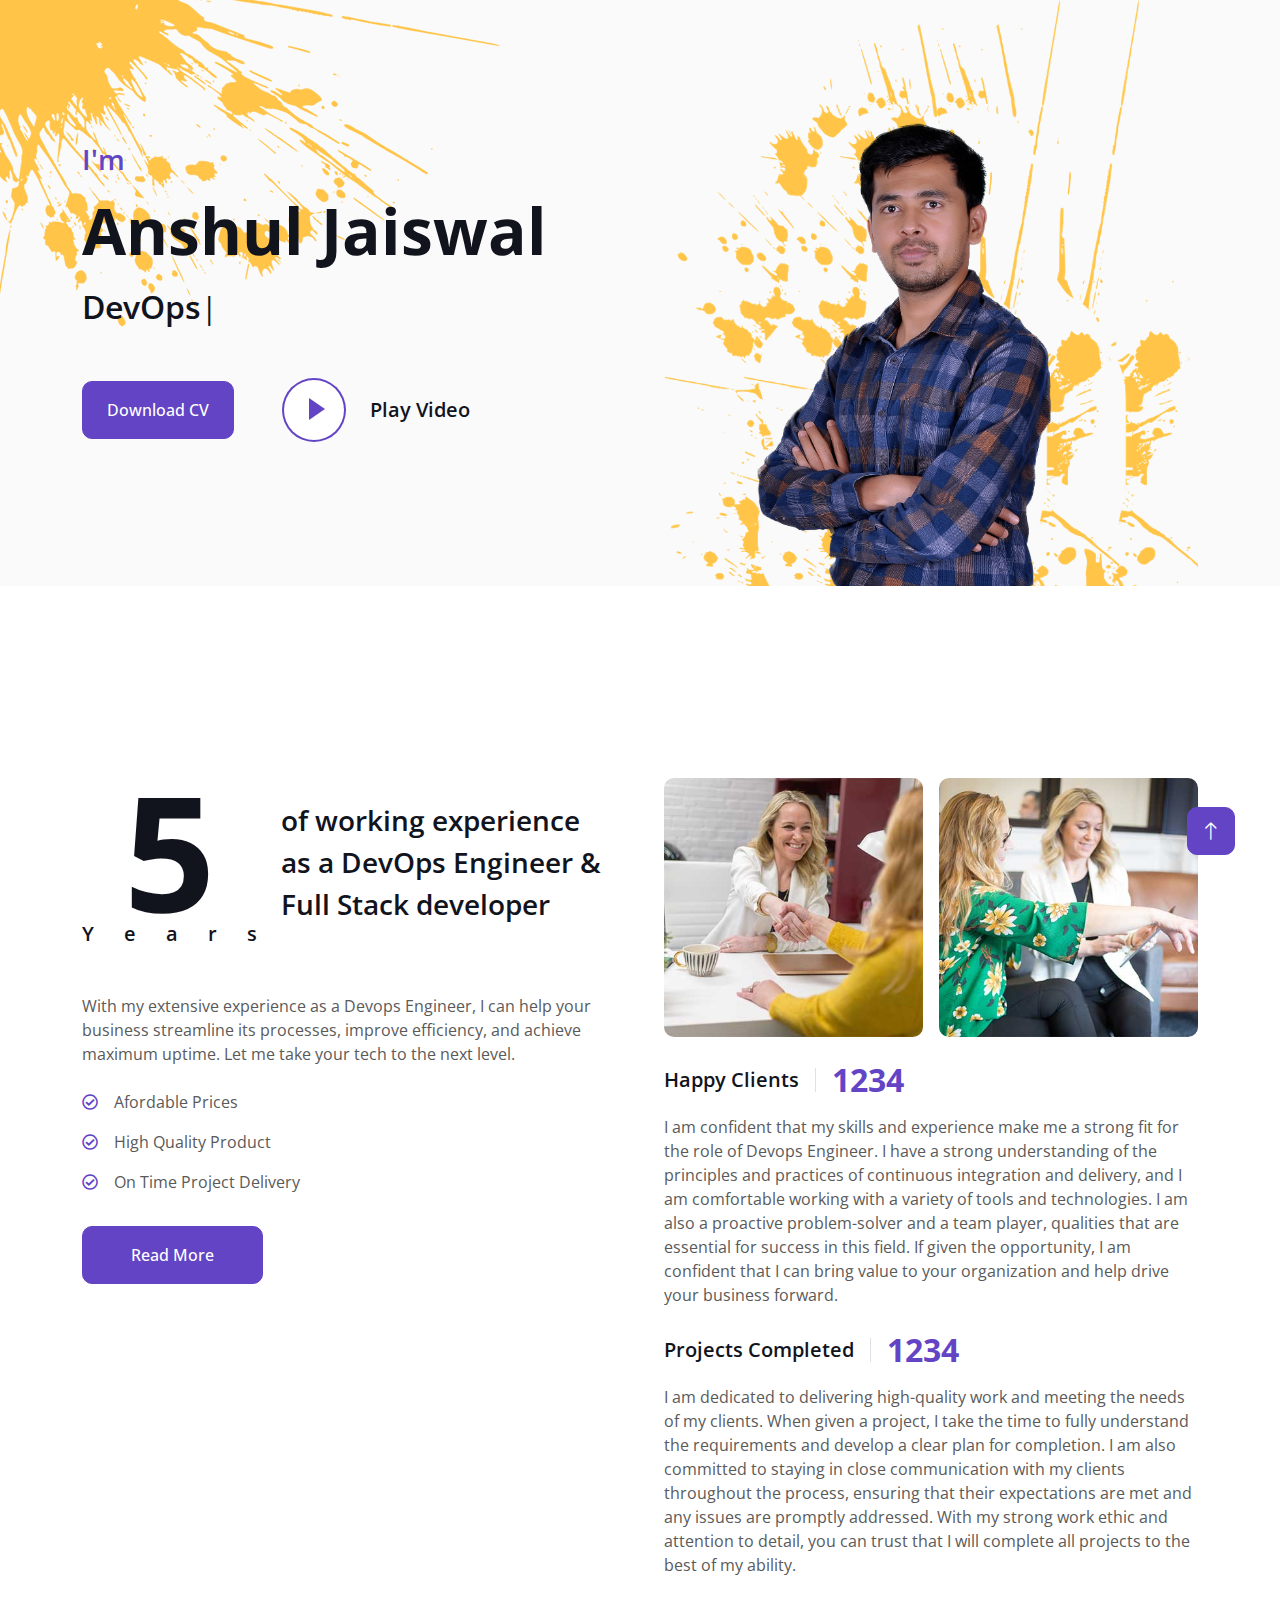
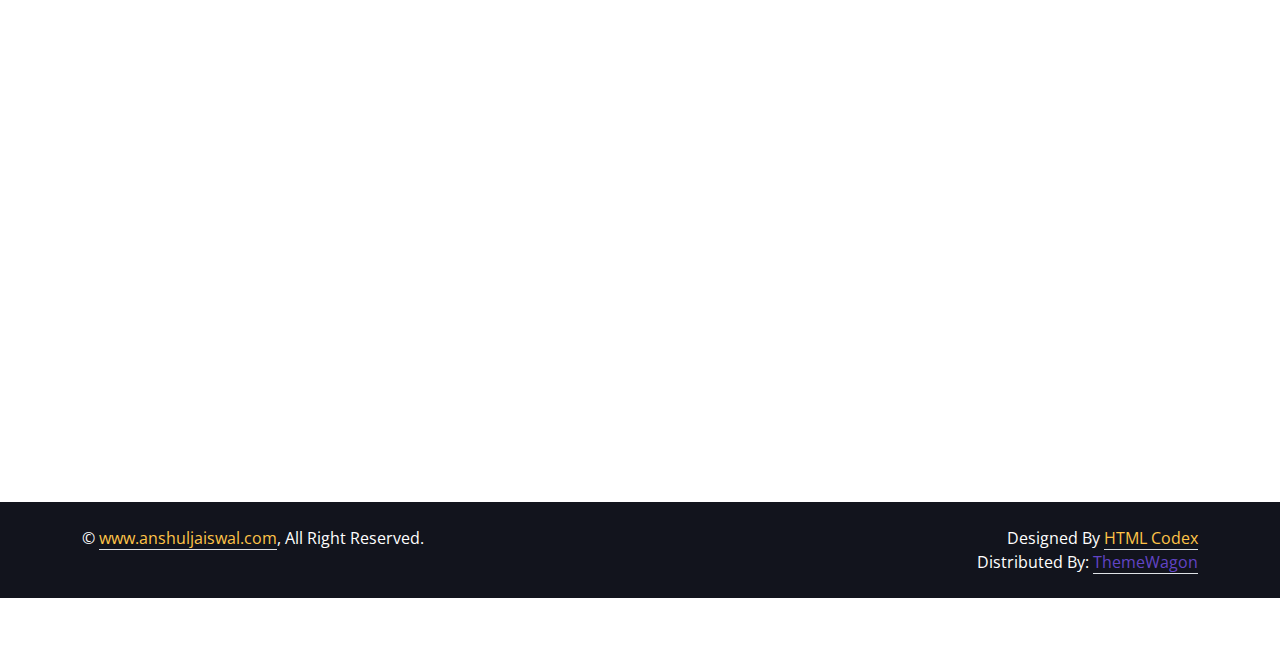
==== commit 9313c19d: "Revert "trying to increase render speed by storing js css locally"" ====
--- a/index.html
+++ b/index.html
@@ -15,11 +15,11 @@
     <!-- Google Web Fonts -->
     <link rel="preconnect" href="https://fonts.googleapis.com">
     <link rel="preconnect" href="https://fonts.gstatic.com" crossorigin>
-    <link href="css/css2?family=Open+Sans:wght@400;500;600;700;800&display=swap" rel="stylesheet">
+    <link href="https://fonts.googleapis.com/css2?family=Open+Sans:wght@400;500;600;700;800&display=swap" rel="stylesheet">
 
     <!-- Icon Font Stylesheet -->
-    <link href="css/all.min.css" rel="stylesheet">
-    <link href="css/bootstrap-icons.css" rel="stylesheet">
+    <link href="https://cdnjs.cloudflare.com/ajax/libs/font-awesome/5.10.0/css/all.min.css" rel="stylesheet">
+    <link href="https://cdn.jsdelivr.net/npm/bootstrap-icons@1.4.1/font/bootstrap-icons.css" rel="stylesheet">
 
     <!-- Libraries Stylesheet -->
     <link href="lib/animate/animate.min.css" rel="stylesheet">
@@ -677,8 +677,8 @@
 
 
     <!-- JavaScript Libraries -->
-    <script src="js/jquery-3.4.1.min.js"></script>
-    <script src="js/bootstrap.bundle.min.js"></script>
+    <script src="https://code.jquery.com/jquery-3.4.1.min.js"></script>
+    <script src="https://cdn.jsdelivr.net/npm/bootstrap@5.0.0/dist/js/bootstrap.bundle.min.js"></script>
     <script src="lib/wow/wow.min.js"></script>
     <script src="lib/easing/easing.min.js"></script>
     <script src="lib/waypoints/waypoints.min.js"></script>
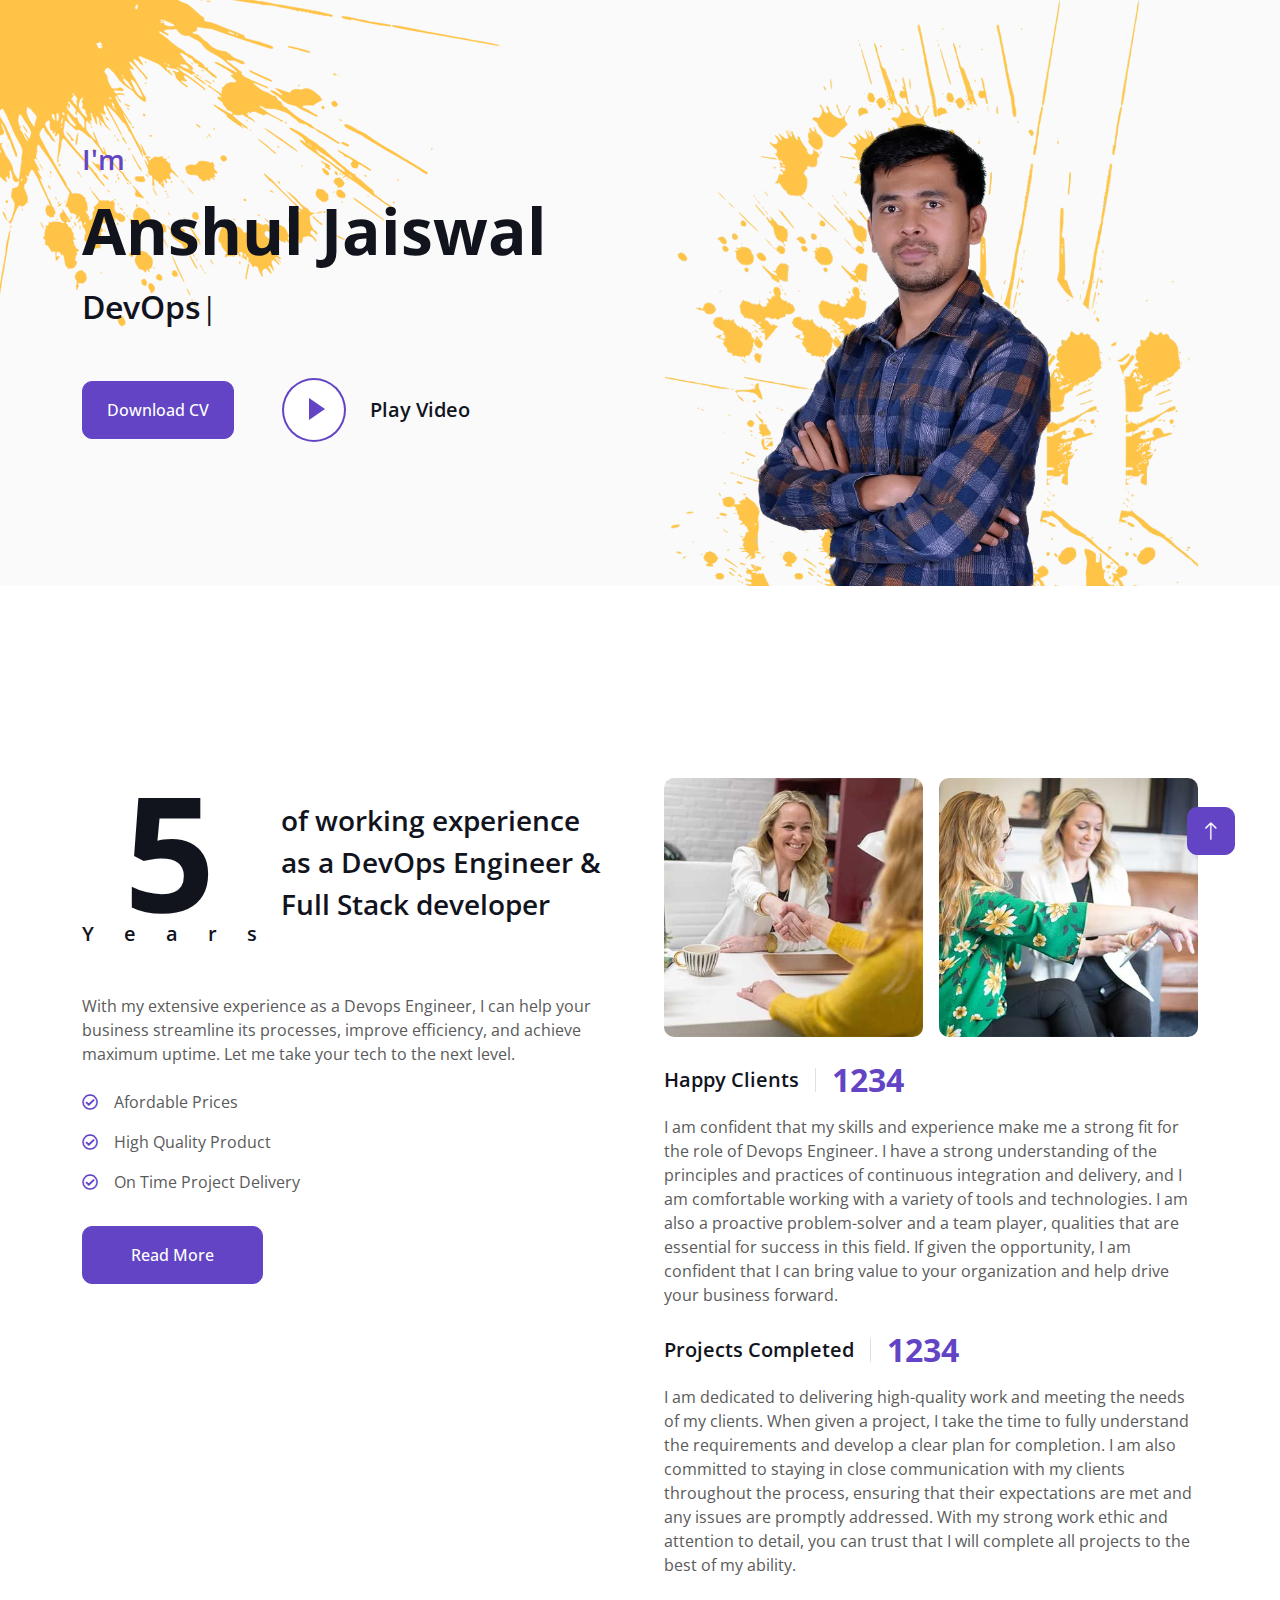
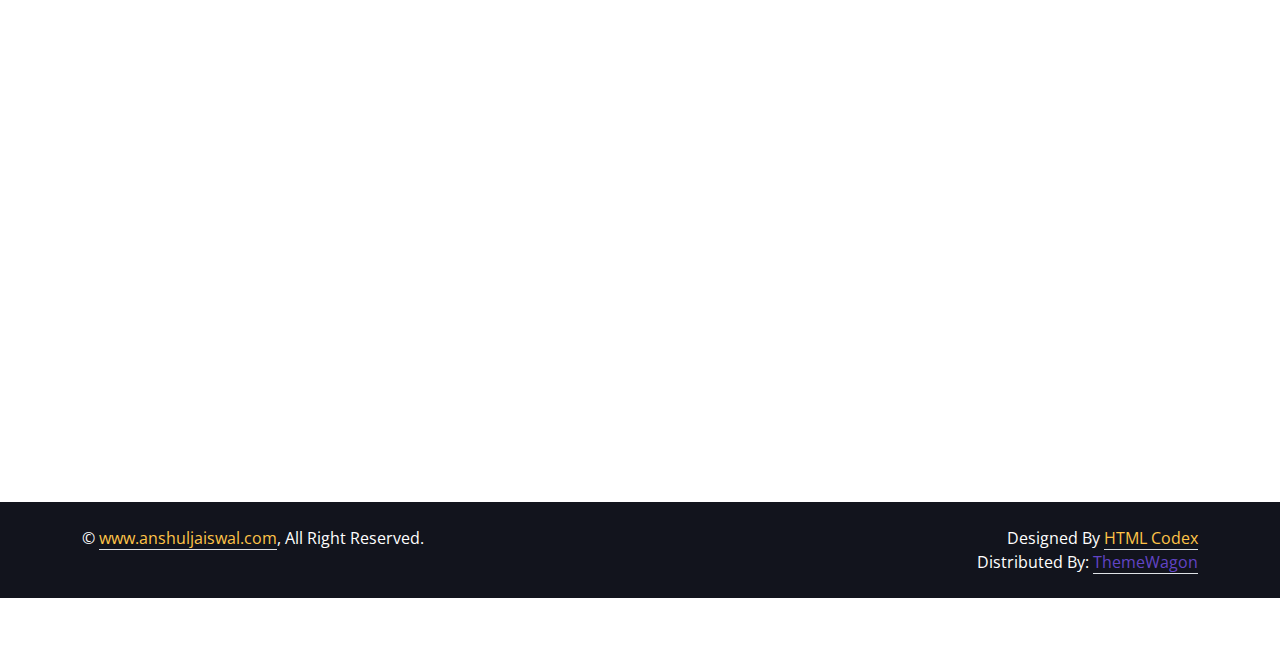
==== commit f1c48bc3: "add better format images" ====
--- a/index.html
+++ b/index.html
@@ -91,7 +91,7 @@
                     </div>
                 </div>
                 <div class="col-lg-6">
-                    <img class="img-fluid" src="img/profile.png" alt="">
+                    <img class="img-fluid" src="img/profile.webp" alt="">
                 </div>
             </div>
         </div>
@@ -141,10 +141,10 @@
                 <div class="col-lg-6 wow fadeInUp" data-wow-delay="0.5s">
                     <div class="row g-3 mb-4">
                         <div class="col-sm-6">
-                            <img class="img-fluid rounded" src="img/about-1.jpg" alt="">
+                            <img class="img-fluid rounded" src="img/about-1.webp" alt="">
                         </div>
                         <div class="col-sm-6">
-                            <img class="img-fluid rounded" src="img/about-2.jpg" alt="">
+                            <img class="img-fluid rounded" src="img/about-2.webp" alt="">
                         </div>
                     </div>
                     <div class="d-flex align-items-center mb-3">
@@ -391,54 +391,54 @@
             <div class="row g-4 portfolio-container wow fadeInUp" data-wow-delay="0.1s">
                 <div class="col-lg-4 col-md-6 portfolio-item first">
                     <div class="portfolio-img rounded overflow-hidden">
-                        <img class="img-fluid" src="img/project-1.jpg" alt="">
+                        <img class="img-fluid" src="img/project-1.webp" alt="">
                         <div class="portfolio-btn">
-                            <a class="btn btn-lg-square btn-outline-secondary border-2 mx-1" href="img/project-1.jpg" data-lightbox="portfolio"><i class="fa fa-eye"></i></a>
+                            <a class="btn btn-lg-square btn-outline-secondary border-2 mx-1" href="img/project-1.webp" data-lightbox="portfolio"><i class="fa fa-eye"></i></a>
                             <a class="btn btn-lg-square btn-outline-secondary border-2 mx-1" href=""><i class="fa fa-link"></i></a>
                         </div>
                     </div>
                 </div>
                 <div class="col-lg-4 col-md-6 portfolio-item second">
                     <div class="portfolio-img rounded overflow-hidden">
-                        <img class="img-fluid" src="img/project-2.jpg" alt="">
+                        <img class="img-fluid" src="img/project-2.webp" alt="">
                         <div class="portfolio-btn">
-                            <a class="btn btn-lg-square btn-outline-secondary border-2 mx-1" href="img/project-2.jpg" data-lightbox="portfolio"><i class="fa fa-eye"></i></a>
+                            <a class="btn btn-lg-square btn-outline-secondary border-2 mx-1" href="img/project-2.webp" data-lightbox="portfolio"><i class="fa fa-eye"></i></a>
                             <a class="btn btn-lg-square btn-outline-secondary border-2 mx-1" href=""><i class="fa fa-link"></i></a>
                         </div>
                     </div>
                 </div>
                 <div class="col-lg-4 col-md-6 portfolio-item first">
                     <div class="portfolio-img rounded overflow-hidden">
-                        <img class="img-fluid" src="img/project-3.jpg" alt="">
+                        <img class="img-fluid" src="img/project-3.webp" alt="">
                         <div class="portfolio-btn">
-                            <a class="btn btn-lg-square btn-outline-secondary border-2 mx-1" href="img/project-3.jpg" data-lightbox="portfolio"><i class="fa fa-eye"></i></a>
+                            <a class="btn btn-lg-square btn-outline-secondary border-2 mx-1" href="img/project-3.webp" data-lightbox="portfolio"><i class="fa fa-eye"></i></a>
                             <a class="btn btn-lg-square btn-outline-secondary border-2 mx-1" href=""><i class="fa fa-link"></i></a>
                         </div>
                     </div>
                 </div>
                 <div class="col-lg-4 col-md-6 portfolio-item second">
                     <div class="portfolio-img rounded overflow-hidden">
-                        <img class="img-fluid" src="img/project-4.jpg" alt="">
+                        <img class="img-fluid" src="img/project-4.webp" alt="">
                         <div class="portfolio-btn">
-                            <a class="btn btn-lg-square btn-outline-secondary border-2 mx-1" href="img/project-4.jpg" data-lightbox="portfolio"><i class="fa fa-eye"></i></a>
+                            <a class="btn btn-lg-square btn-outline-secondary border-2 mx-1" href="img/project-4.webp" data-lightbox="portfolio"><i class="fa fa-eye"></i></a>
                             <a class="btn btn-lg-square btn-outline-secondary border-2 mx-1" href=""><i class="fa fa-link"></i></a>
                         </div>
                     </div>
                 </div>
                 <div class="col-lg-4 col-md-6 portfolio-item first">
                     <div class="portfolio-img rounded overflow-hidden">
-                        <img class="img-fluid" src="img/project-5.jpg" alt="">
+                        <img class="img-fluid" src="img/project-5.webp" alt="">
                         <div class="portfolio-btn">
-                            <a class="btn btn-lg-square btn-outline-secondary border-2 mx-1" href="img/project-5.jpg" data-lightbox="portfolio"><i class="fa fa-eye"></i></a>
+                            <a class="btn btn-lg-square btn-outline-secondary border-2 mx-1" href="img/project-5.webp" data-lightbox="portfolio"><i class="fa fa-eye"></i></a>
                             <a class="btn btn-lg-square btn-outline-secondary border-2 mx-1" href=""><i class="fa fa-link"></i></a>
                         </div>
                     </div>
                 </div>
                 <div class="col-lg-4 col-md-6 portfolio-item second">
                     <div class="portfolio-img rounded overflow-hidden">
-                        <img class="img-fluid" src="img/project-6.jpg" alt="">
+                        <img class="img-fluid" src="img/project-6.webp" alt="">
                         <div class="portfolio-btn">
-                            <a class="btn btn-lg-square btn-outline-secondary border-2 mx-1" href="img/project-6.jpg" data-lightbox="portfolio"><i class="fa fa-eye"></i></a>
+                            <a class="btn btn-lg-square btn-outline-secondary border-2 mx-1" href="img/project-6.webp" data-lightbox="portfolio"><i class="fa fa-eye"></i></a>
                             <a class="btn btn-lg-square btn-outline-secondary border-2 mx-1" href=""><i class="fa fa-link"></i></a>
                         </div>
                     </div>
@@ -463,7 +463,7 @@
             <div class="row g-4">
                 <div class="col-lg-4 col-md-6 wow fadeInUp" data-wow-delay="0.1s">
                     <div class="team-item position-relative">
-                        <img class="img-fluid rounded" src="img/team-1.jpg" alt="">
+                        <img class="img-fluid rounded" src="img/team-1.webp" alt="">
                         <div class="team-text bg-white rounded-end p-4">
                             <div>
                                 <h5>Full Name</h5>
@@ -475,7 +475,7 @@
                 </div>
                 <div class="col-lg-4 col-md-6 wow fadeInUp" data-wow-delay="0.3s">
                     <div class="team-item position-relative">
-                        <img class="img-fluid rounded" src="img/team-2.jpg" alt="">
+                        <img class="img-fluid rounded" src="img/team-2.webp" alt="">
                         <div class="team-text bg-white rounded-end p-4">
                             <div>
                                 <h5>Full Name</h5>
@@ -487,7 +487,7 @@
                 </div>
                 <div class="col-lg-4 col-md-6 wow fadeInUp" data-wow-delay="0.5s">
                     <div class="team-item position-relative">
-                        <img class="img-fluid rounded" src="img/team-3.jpg" alt="">
+                        <img class="img-fluid rounded" src="img/team-3.webp" alt="">
                         <div class="team-text bg-white rounded-end p-4">
                             <div>
                                 <h5>Full Name</h5>
@@ -510,16 +510,16 @@
             <div class="row justify-content-center">
                 <div class="col-lg-3 d-none d-lg-block">
                     <div class="testimonial-left h-100">
-                        <img class="img-fluid wow fadeIn" data-wow-delay="0.1s" src="img/testimonial-1.jpg" alt="">
-                        <img class="img-fluid wow fadeIn" data-wow-delay="0.3s" src="img/testimonial-2.jpg" alt="">
-                        <img class="img-fluid wow fadeIn" data-wow-delay="0.5s" src="img/testimonial-3.jpg" alt="">
+                        <img class="img-fluid wow fadeIn" data-wow-delay="0.1s" src="img/testimonial-1.webp" alt="">
+                        <img class="img-fluid wow fadeIn" data-wow-delay="0.3s" src="img/testimonial-2.webp" alt="">
+                        <img class="img-fluid wow fadeIn" data-wow-delay="0.5s" src="img/testimonial-3.webp" alt="">
                     </div>
                 </div>
                 <div class="col-lg-6 wow fadeInUp" data-wow-delay="0.5s">
                     <div class="owl-carousel testimonial-carousel">
                         <div class="testimonial-item text-center">
                             <div class="position-relative mb-5">
-                                <img class="img-fluid rounded-circle border border-secondary p-2 mx-auto" src="img/testimonial-1.jpg" alt="">
+                                <img class="img-fluid rounded-circle border border-secondary p-2 mx-auto" src="img/testimonial-1.webp" alt="">
                                 <div class="testimonial-icon">
                                     <i class="fa fa-quote-left text-primary"></i>
                                 </div>
@@ -531,7 +531,7 @@
                         </div>
                         <div class="testimonial-item text-center">
                             <div class="position-relative mb-5">
-                                <img class="img-fluid rounded-circle border border-secondary p-2 mx-auto" src="img/testimonial-2.jpg" alt="">
+                                <img class="img-fluid rounded-circle border border-secondary p-2 mx-auto" src="img/testimonial-2.webp" alt="">
                                 <div class="testimonial-icon">
                                     <i class="fa fa-quote-left text-primary"></i>
                                 </div>
@@ -543,7 +543,7 @@
                         </div>
                         <div class="testimonial-item text-center">
                             <div class="position-relative mb-5">
-                                <img class="img-fluid rounded-circle border border-secondary p-2 mx-auto" src="img/testimonial-3.jpg" alt="">
+                                <img class="img-fluid rounded-circle border border-secondary p-2 mx-auto" src="img/testimonial-3.webp" alt="">
                                 <div class="testimonial-icon">
                                     <i class="fa fa-quote-left text-primary"></i>
                                 </div>
@@ -557,9 +557,9 @@
                 </div>
                 <div class="col-lg-3 d-none d-lg-block">
                     <div class="testimonial-right h-100">
-                        <img class="img-fluid wow fadeIn" data-wow-delay="0.1s" src="img/testimonial-1.jpg" alt="">
-                        <img class="img-fluid wow fadeIn" data-wow-delay="0.3s" src="img/testimonial-2.jpg" alt="">
-                        <img class="img-fluid wow fadeIn" data-wow-delay="0.5s" src="img/testimonial-3.jpg" alt="">
+                        <img class="img-fluid wow fadeIn" data-wow-delay="0.1s" src="img/testimonial-1.webp" alt="">
+                        <img class="img-fluid wow fadeIn" data-wow-delay="0.3s" src="img/testimonial-2.webp" alt="">
+                        <img class="img-fluid wow fadeIn" data-wow-delay="0.5s" src="img/testimonial-3.webp" alt="">
                     </div>
                 </div>
             </div>
--- a/css/style.css
+++ b/css/style.css
@@ -106,7 +106,7 @@
 /*** Header ***/
 #home {
     margin-bottom: 6rem;
-    background: url(../img/bg-header.png) left top no-repeat;
+    background: url(../img/bg-header.webp) left top no-repeat;
 }
 
 .typed-cursor {
@@ -251,7 +251,7 @@
     display: flex;
     align-items: center;
     justify-content: center;
-    background: url(../img/bg-icon.png) center center no-repeat;
+    background: url(../img/bg-icon.webp) center center no-repeat;
     background-size: cover;
 }
 
@@ -427,4 +427,4 @@
 
 .testimonial-carousel .owl-dot.active::after {
     background: var(--primary);
-}+}
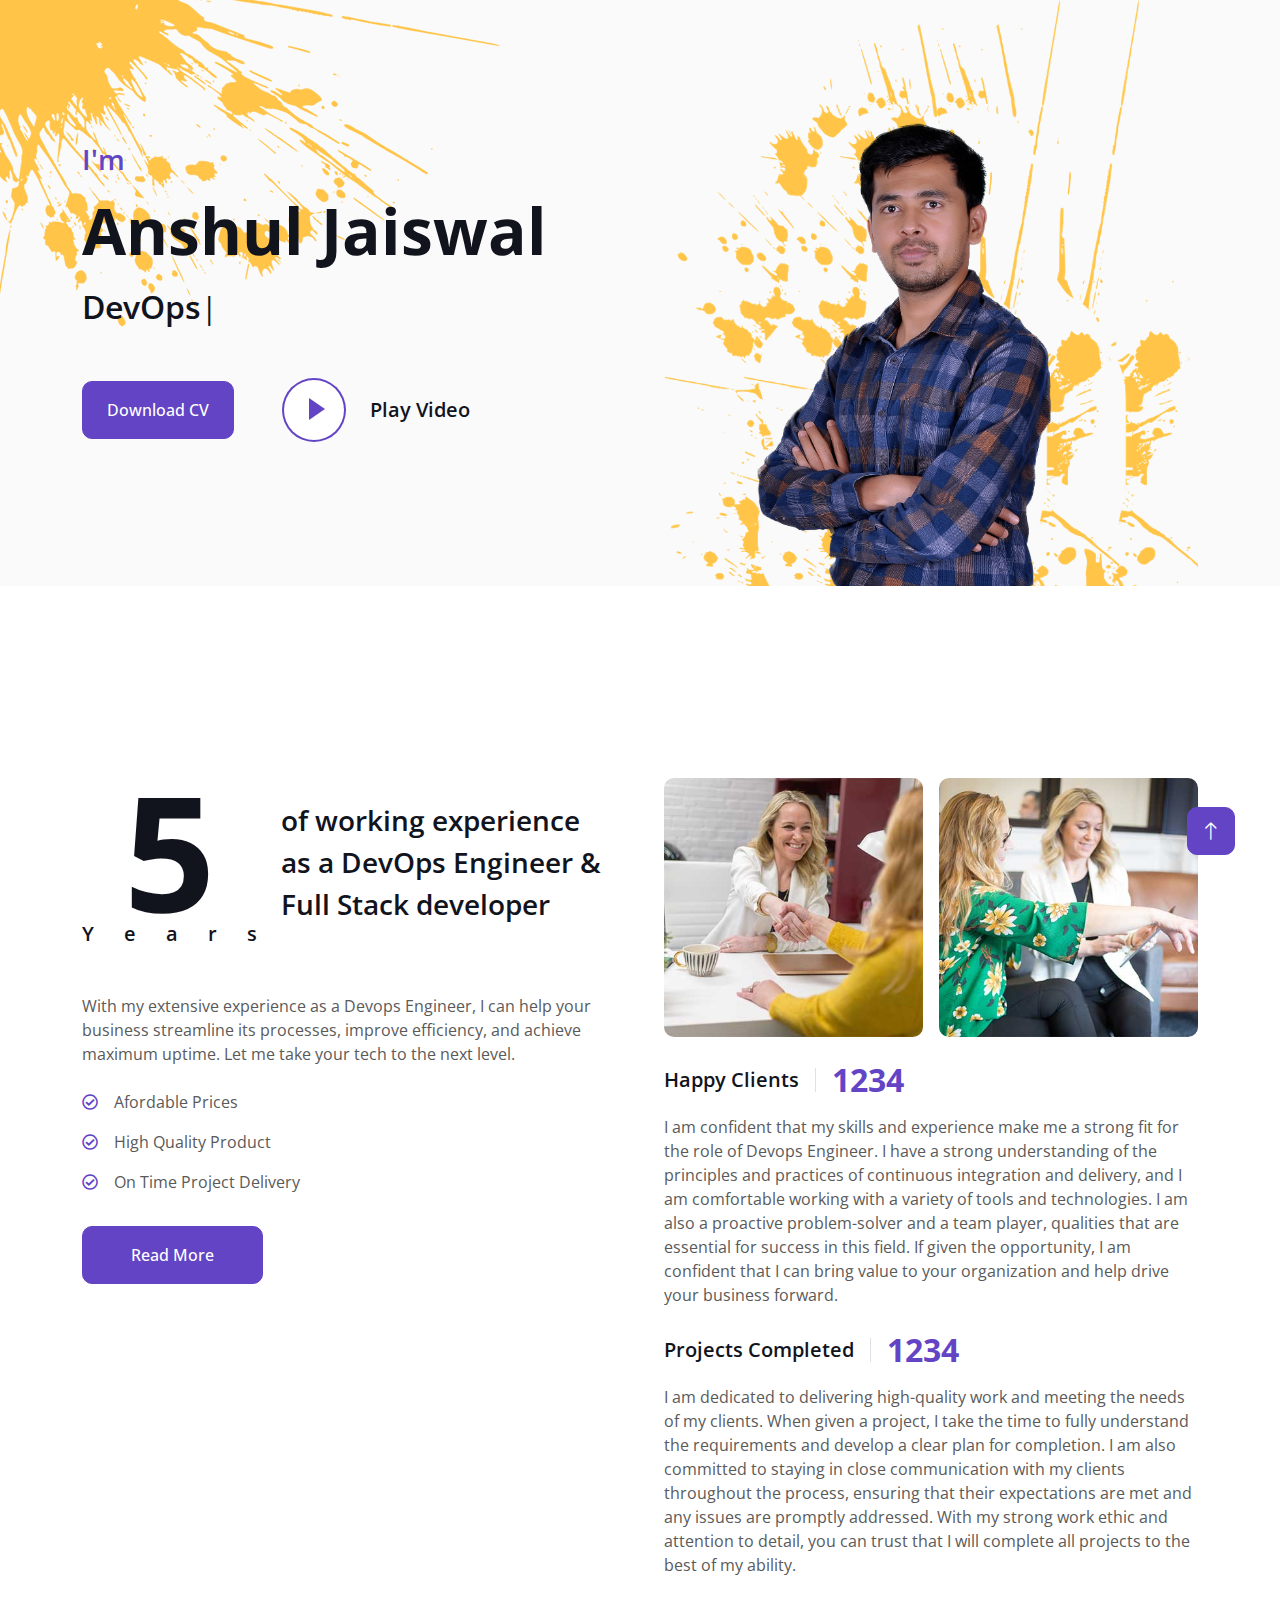
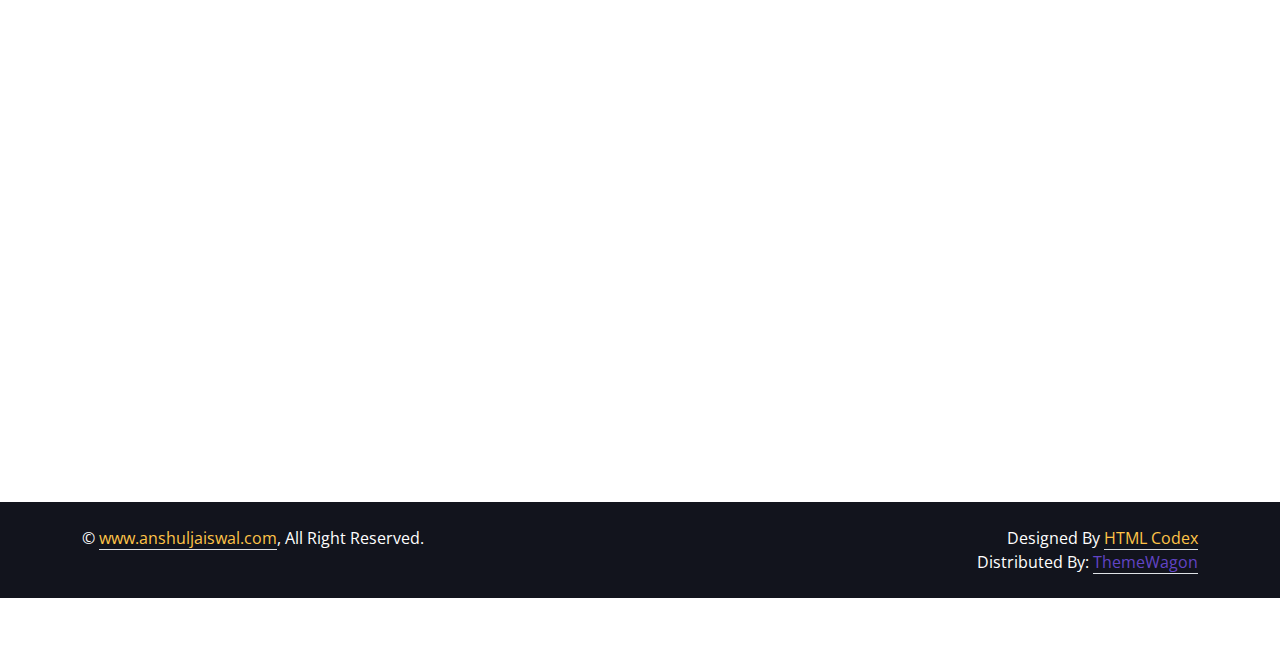
==== commit ef3abaf6: "Revert "add better format images"" ====
--- a/index.html
+++ b/index.html
@@ -91,7 +91,7 @@
                     </div>
                 </div>
                 <div class="col-lg-6">
-                    <img class="img-fluid" src="img/profile.webp" alt="">
+                    <img class="img-fluid" src="img/profile.png" alt="">
                 </div>
             </div>
         </div>
@@ -141,10 +141,10 @@
                 <div class="col-lg-6 wow fadeInUp" data-wow-delay="0.5s">
                     <div class="row g-3 mb-4">
                         <div class="col-sm-6">
-                            <img class="img-fluid rounded" src="img/about-1.webp" alt="">
+                            <img class="img-fluid rounded" src="img/about-1.jpg" alt="">
                         </div>
                         <div class="col-sm-6">
-                            <img class="img-fluid rounded" src="img/about-2.webp" alt="">
+                            <img class="img-fluid rounded" src="img/about-2.jpg" alt="">
                         </div>
                     </div>
                     <div class="d-flex align-items-center mb-3">
@@ -391,54 +391,54 @@
             <div class="row g-4 portfolio-container wow fadeInUp" data-wow-delay="0.1s">
                 <div class="col-lg-4 col-md-6 portfolio-item first">
                     <div class="portfolio-img rounded overflow-hidden">
-                        <img class="img-fluid" src="img/project-1.webp" alt="">
+                        <img class="img-fluid" src="img/project-1.jpg" alt="">
                         <div class="portfolio-btn">
-                            <a class="btn btn-lg-square btn-outline-secondary border-2 mx-1" href="img/project-1.webp" data-lightbox="portfolio"><i class="fa fa-eye"></i></a>
+                            <a class="btn btn-lg-square btn-outline-secondary border-2 mx-1" href="img/project-1.jpg" data-lightbox="portfolio"><i class="fa fa-eye"></i></a>
                             <a class="btn btn-lg-square btn-outline-secondary border-2 mx-1" href=""><i class="fa fa-link"></i></a>
                         </div>
                     </div>
                 </div>
                 <div class="col-lg-4 col-md-6 portfolio-item second">
                     <div class="portfolio-img rounded overflow-hidden">
-                        <img class="img-fluid" src="img/project-2.webp" alt="">
+                        <img class="img-fluid" src="img/project-2.jpg" alt="">
                         <div class="portfolio-btn">
-                            <a class="btn btn-lg-square btn-outline-secondary border-2 mx-1" href="img/project-2.webp" data-lightbox="portfolio"><i class="fa fa-eye"></i></a>
+                            <a class="btn btn-lg-square btn-outline-secondary border-2 mx-1" href="img/project-2.jpg" data-lightbox="portfolio"><i class="fa fa-eye"></i></a>
                             <a class="btn btn-lg-square btn-outline-secondary border-2 mx-1" href=""><i class="fa fa-link"></i></a>
                         </div>
                     </div>
                 </div>
                 <div class="col-lg-4 col-md-6 portfolio-item first">
                     <div class="portfolio-img rounded overflow-hidden">
-                        <img class="img-fluid" src="img/project-3.webp" alt="">
+                        <img class="img-fluid" src="img/project-3.jpg" alt="">
                         <div class="portfolio-btn">
-                            <a class="btn btn-lg-square btn-outline-secondary border-2 mx-1" href="img/project-3.webp" data-lightbox="portfolio"><i class="fa fa-eye"></i></a>
+                            <a class="btn btn-lg-square btn-outline-secondary border-2 mx-1" href="img/project-3.jpg" data-lightbox="portfolio"><i class="fa fa-eye"></i></a>
                             <a class="btn btn-lg-square btn-outline-secondary border-2 mx-1" href=""><i class="fa fa-link"></i></a>
                         </div>
                     </div>
                 </div>
                 <div class="col-lg-4 col-md-6 portfolio-item second">
                     <div class="portfolio-img rounded overflow-hidden">
-                        <img class="img-fluid" src="img/project-4.webp" alt="">
+                        <img class="img-fluid" src="img/project-4.jpg" alt="">
                         <div class="portfolio-btn">
-                            <a class="btn btn-lg-square btn-outline-secondary border-2 mx-1" href="img/project-4.webp" data-lightbox="portfolio"><i class="fa fa-eye"></i></a>
+                            <a class="btn btn-lg-square btn-outline-secondary border-2 mx-1" href="img/project-4.jpg" data-lightbox="portfolio"><i class="fa fa-eye"></i></a>
                             <a class="btn btn-lg-square btn-outline-secondary border-2 mx-1" href=""><i class="fa fa-link"></i></a>
                         </div>
                     </div>
                 </div>
                 <div class="col-lg-4 col-md-6 portfolio-item first">
                     <div class="portfolio-img rounded overflow-hidden">
-                        <img class="img-fluid" src="img/project-5.webp" alt="">
+                        <img class="img-fluid" src="img/project-5.jpg" alt="">
                         <div class="portfolio-btn">
-                            <a class="btn btn-lg-square btn-outline-secondary border-2 mx-1" href="img/project-5.webp" data-lightbox="portfolio"><i class="fa fa-eye"></i></a>
+                            <a class="btn btn-lg-square btn-outline-secondary border-2 mx-1" href="img/project-5.jpg" data-lightbox="portfolio"><i class="fa fa-eye"></i></a>
                             <a class="btn btn-lg-square btn-outline-secondary border-2 mx-1" href=""><i class="fa fa-link"></i></a>
                         </div>
                     </div>
                 </div>
                 <div class="col-lg-4 col-md-6 portfolio-item second">
                     <div class="portfolio-img rounded overflow-hidden">
-                        <img class="img-fluid" src="img/project-6.webp" alt="">
+                        <img class="img-fluid" src="img/project-6.jpg" alt="">
                         <div class="portfolio-btn">
-                            <a class="btn btn-lg-square btn-outline-secondary border-2 mx-1" href="img/project-6.webp" data-lightbox="portfolio"><i class="fa fa-eye"></i></a>
+                            <a class="btn btn-lg-square btn-outline-secondary border-2 mx-1" href="img/project-6.jpg" data-lightbox="portfolio"><i class="fa fa-eye"></i></a>
                             <a class="btn btn-lg-square btn-outline-secondary border-2 mx-1" href=""><i class="fa fa-link"></i></a>
                         </div>
                     </div>
@@ -463,7 +463,7 @@
             <div class="row g-4">
                 <div class="col-lg-4 col-md-6 wow fadeInUp" data-wow-delay="0.1s">
                     <div class="team-item position-relative">
-                        <img class="img-fluid rounded" src="img/team-1.webp" alt="">
+                        <img class="img-fluid rounded" src="img/team-1.jpg" alt="">
                         <div class="team-text bg-white rounded-end p-4">
                             <div>
                                 <h5>Full Name</h5>
@@ -475,7 +475,7 @@
                 </div>
                 <div class="col-lg-4 col-md-6 wow fadeInUp" data-wow-delay="0.3s">
                     <div class="team-item position-relative">
-                        <img class="img-fluid rounded" src="img/team-2.webp" alt="">
+                        <img class="img-fluid rounded" src="img/team-2.jpg" alt="">
                         <div class="team-text bg-white rounded-end p-4">
                             <div>
                                 <h5>Full Name</h5>
@@ -487,7 +487,7 @@
                 </div>
                 <div class="col-lg-4 col-md-6 wow fadeInUp" data-wow-delay="0.5s">
                     <div class="team-item position-relative">
-                        <img class="img-fluid rounded" src="img/team-3.webp" alt="">
+                        <img class="img-fluid rounded" src="img/team-3.jpg" alt="">
                         <div class="team-text bg-white rounded-end p-4">
                             <div>
                                 <h5>Full Name</h5>
@@ -510,16 +510,16 @@
             <div class="row justify-content-center">
                 <div class="col-lg-3 d-none d-lg-block">
                     <div class="testimonial-left h-100">
-                        <img class="img-fluid wow fadeIn" data-wow-delay="0.1s" src="img/testimonial-1.webp" alt="">
-                        <img class="img-fluid wow fadeIn" data-wow-delay="0.3s" src="img/testimonial-2.webp" alt="">
-                        <img class="img-fluid wow fadeIn" data-wow-delay="0.5s" src="img/testimonial-3.webp" alt="">
+                        <img class="img-fluid wow fadeIn" data-wow-delay="0.1s" src="img/testimonial-1.jpg" alt="">
+                        <img class="img-fluid wow fadeIn" data-wow-delay="0.3s" src="img/testimonial-2.jpg" alt="">
+                        <img class="img-fluid wow fadeIn" data-wow-delay="0.5s" src="img/testimonial-3.jpg" alt="">
                     </div>
                 </div>
                 <div class="col-lg-6 wow fadeInUp" data-wow-delay="0.5s">
                     <div class="owl-carousel testimonial-carousel">
                         <div class="testimonial-item text-center">
                             <div class="position-relative mb-5">
-                                <img class="img-fluid rounded-circle border border-secondary p-2 mx-auto" src="img/testimonial-1.webp" alt="">
+                                <img class="img-fluid rounded-circle border border-secondary p-2 mx-auto" src="img/testimonial-1.jpg" alt="">
                                 <div class="testimonial-icon">
                                     <i class="fa fa-quote-left text-primary"></i>
                                 </div>
@@ -531,7 +531,7 @@
                         </div>
                         <div class="testimonial-item text-center">
                             <div class="position-relative mb-5">
-                                <img class="img-fluid rounded-circle border border-secondary p-2 mx-auto" src="img/testimonial-2.webp" alt="">
+                                <img class="img-fluid rounded-circle border border-secondary p-2 mx-auto" src="img/testimonial-2.jpg" alt="">
                                 <div class="testimonial-icon">
                                     <i class="fa fa-quote-left text-primary"></i>
                                 </div>
@@ -543,7 +543,7 @@
                         </div>
                         <div class="testimonial-item text-center">
                             <div class="position-relative mb-5">
-                                <img class="img-fluid rounded-circle border border-secondary p-2 mx-auto" src="img/testimonial-3.webp" alt="">
+                                <img class="img-fluid rounded-circle border border-secondary p-2 mx-auto" src="img/testimonial-3.jpg" alt="">
                                 <div class="testimonial-icon">
                                     <i class="fa fa-quote-left text-primary"></i>
                                 </div>
@@ -557,9 +557,9 @@
                 </div>
                 <div class="col-lg-3 d-none d-lg-block">
                     <div class="testimonial-right h-100">
-                        <img class="img-fluid wow fadeIn" data-wow-delay="0.1s" src="img/testimonial-1.webp" alt="">
-                        <img class="img-fluid wow fadeIn" data-wow-delay="0.3s" src="img/testimonial-2.webp" alt="">
-                        <img class="img-fluid wow fadeIn" data-wow-delay="0.5s" src="img/testimonial-3.webp" alt="">
+                        <img class="img-fluid wow fadeIn" data-wow-delay="0.1s" src="img/testimonial-1.jpg" alt="">
+                        <img class="img-fluid wow fadeIn" data-wow-delay="0.3s" src="img/testimonial-2.jpg" alt="">
+                        <img class="img-fluid wow fadeIn" data-wow-delay="0.5s" src="img/testimonial-3.jpg" alt="">
                     </div>
                 </div>
             </div>
--- a/css/style.css
+++ b/css/style.css
@@ -106,7 +106,7 @@
 /*** Header ***/
 #home {
     margin-bottom: 6rem;
-    background: url(../img/bg-header.webp) left top no-repeat;
+    background: url(../img/bg-header.png) left top no-repeat;
 }
 
 .typed-cursor {
@@ -251,7 +251,7 @@
     display: flex;
     align-items: center;
     justify-content: center;
-    background: url(../img/bg-icon.webp) center center no-repeat;
+    background: url(../img/bg-icon.png) center center no-repeat;
     background-size: cover;
 }
 
@@ -427,4 +427,4 @@
 
 .testimonial-carousel .owl-dot.active::after {
     background: var(--primary);
-}
+}